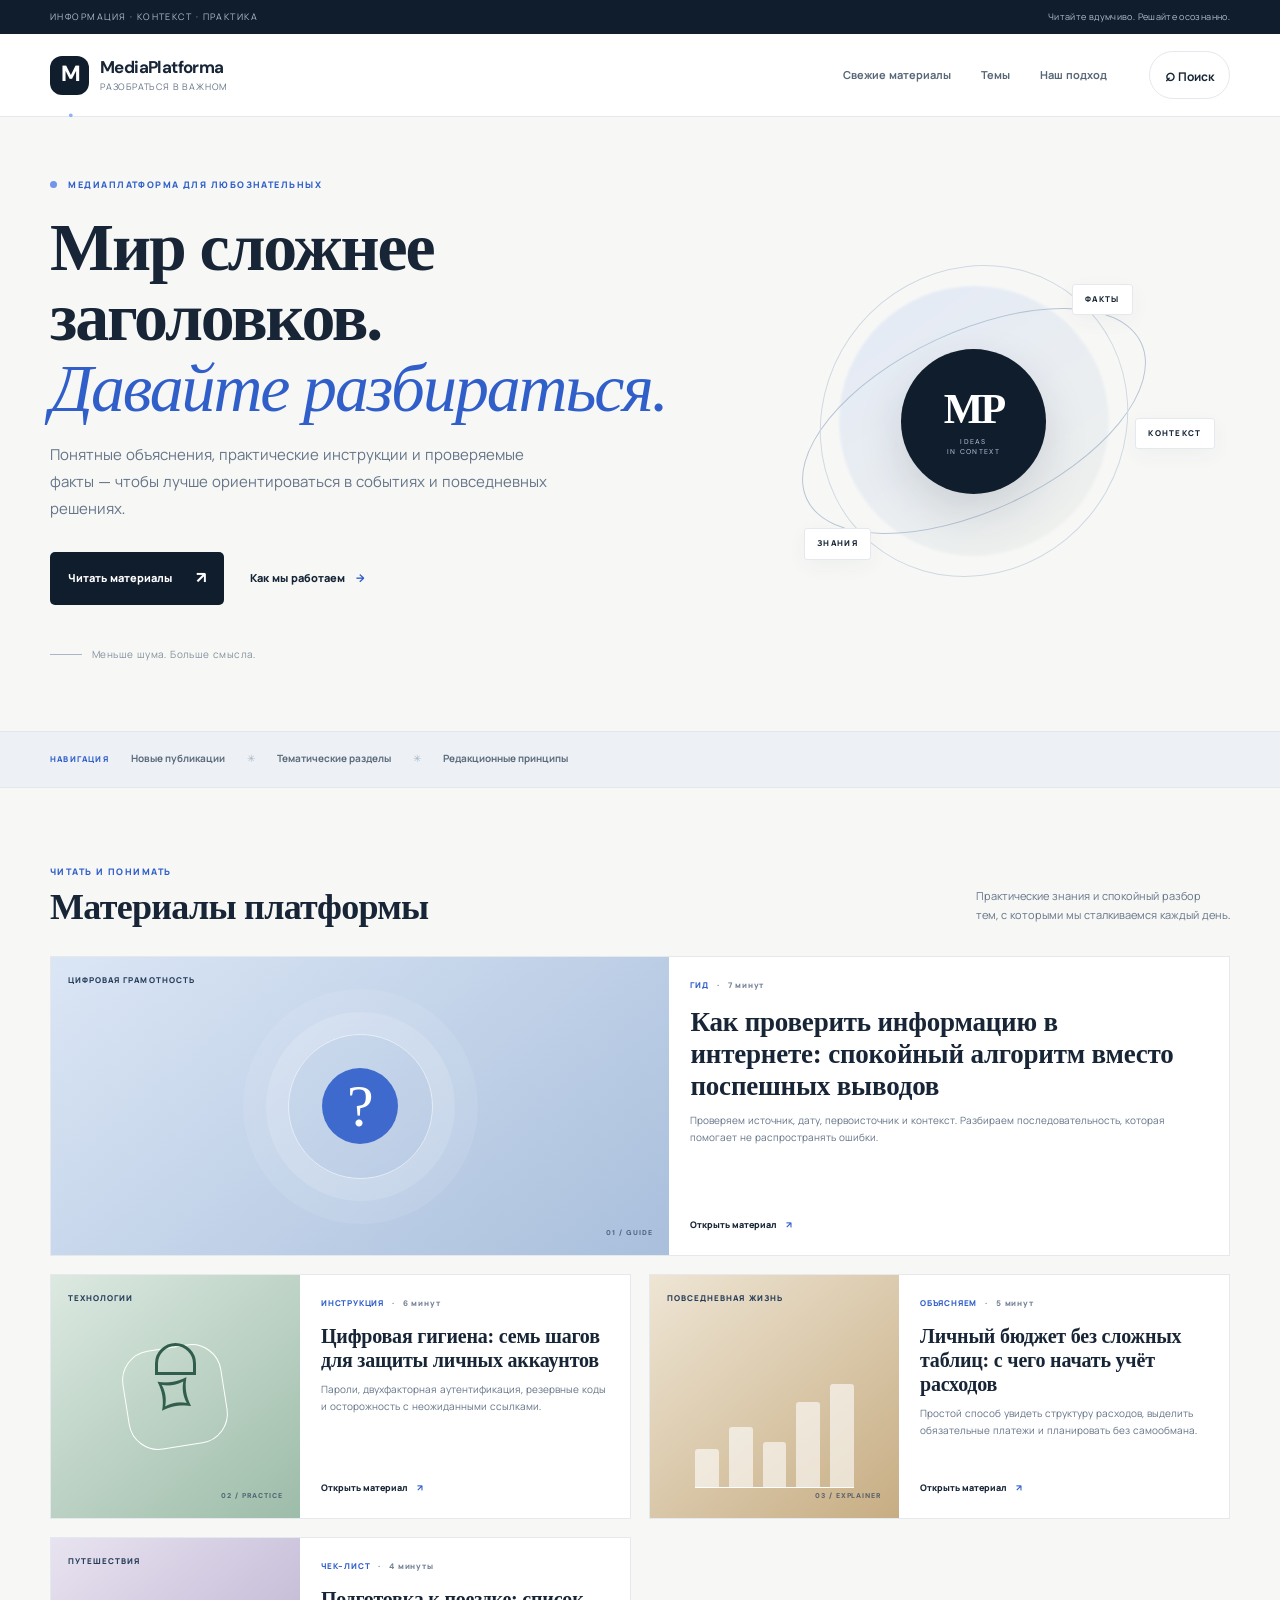
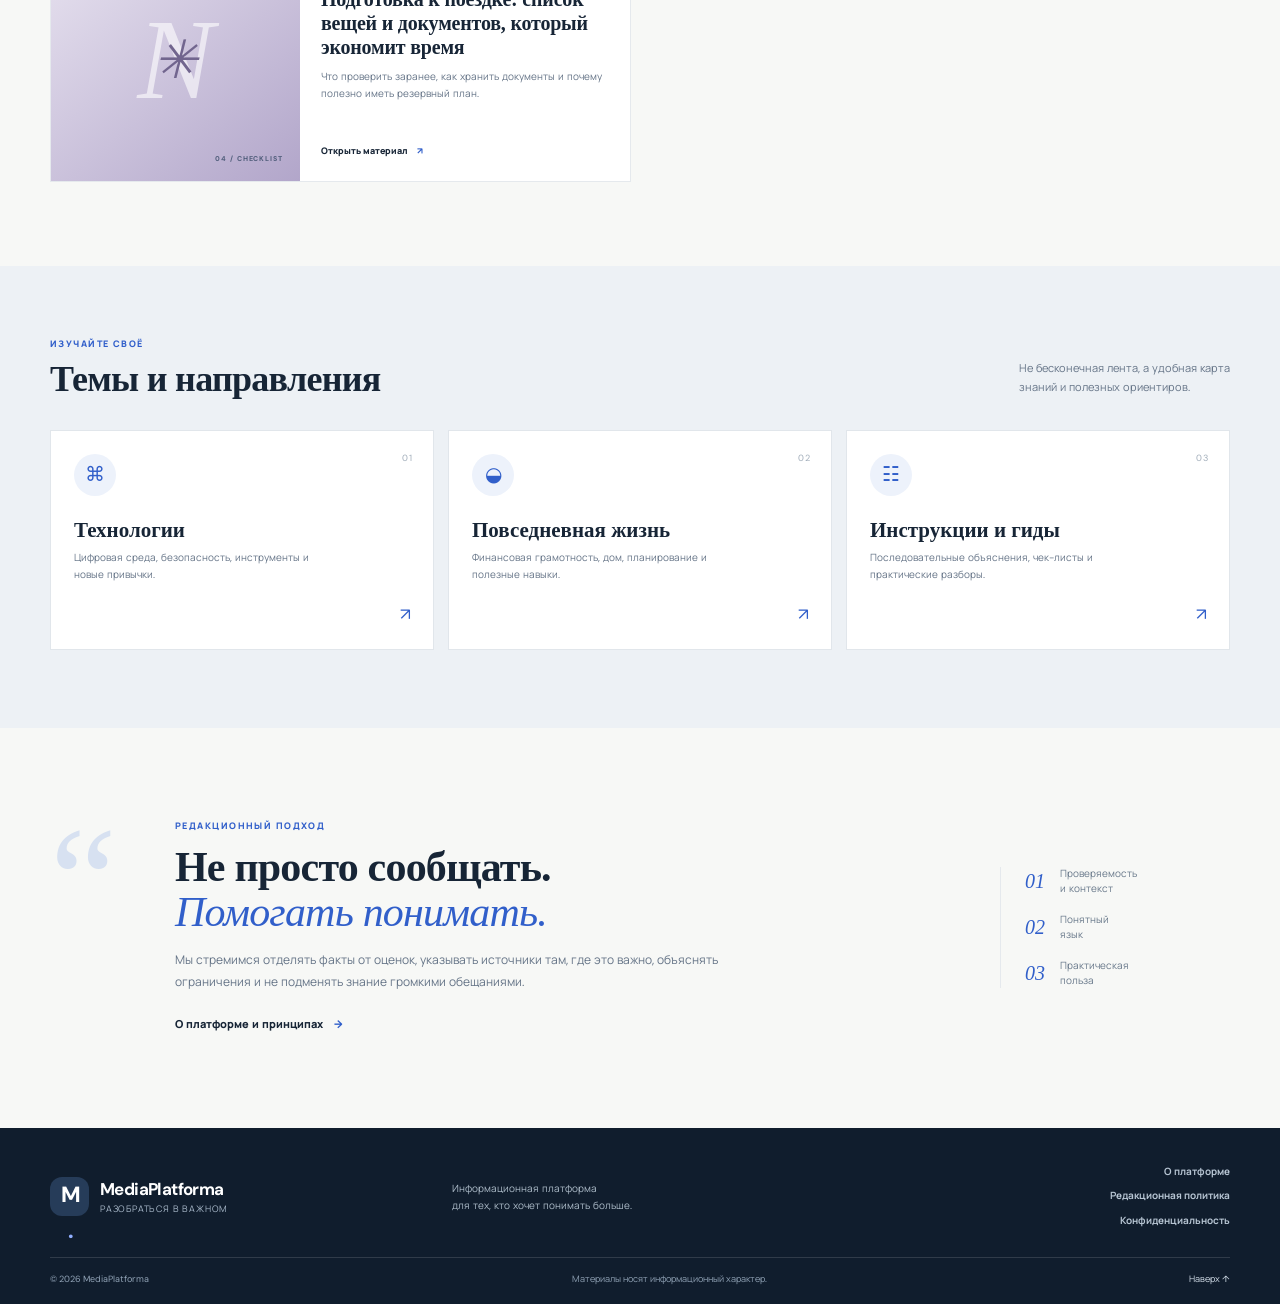
==== site/index.html @ 311e7197 "Publish MediaPlatforma static website with GitHub Pages" ====
<!doctype html>
<html lang="ru">
<head>
<meta charset="utf-8"><meta name="viewport" content="width=device-width,initial-scale=1">
<meta name="theme-color" content="#101d2d">
<meta name="description" content="MediaPlatforma — независимая информационная платформа. Понятные объяснения, проверенные факты, практические инструкции и идеи для повседневной жизни.">
<meta name="robots" content="index,follow,max-image-preview:large">
<link rel="canonical" href="https://rytikov0285.github.io/Media-Public/">
<link rel="icon" href="./assets/favicon.svg" type="image/svg+xml">
<link rel="stylesheet" href="./assets/css/site.css">
<meta property="og:type" content="website"><meta property="og:locale" content="ru_RU">
<meta property="og:title" content="MediaPlatforma — разобраться в важном">
<meta property="og:description" content="Новости, объяснения и полезные знания для повседневной жизни.">
<meta property="og:url" content="https://rytikov0285.github.io/Media-Public/">
<meta property="og:site_name" content="MediaPlatforma">
<title>MediaPlatforma — разобраться в важном</title>
<script type="application/ld+json">{"@context":"https://schema.org","@type":"WebSite","name":"MediaPlatforma","url":"https://rytikov0285.github.io/Media-Public/","inLanguage":"ru","description":"Информационная платформа: объяснения, инструкции и полезные знания."}</script>
<script type="application/ld+json">{"@context":"https://schema.org","@type":"Organization","name":"MediaPlatforma","url":"https://rytikov0285.github.io/Media-Public/","description":"Независимая информационная платформа."}</script>
</head>
<body>
<a class="skip-link" href="#main">Перейти к материалам</a>
<div class="topline"><div class="container topline-inner"><span>ИНФОРМАЦИЯ · КОНТЕКСТ · ПРАКТИКА</span><span>Читайте вдумчиво. Решайте осознанно.</span></div></div>
<header class="site-header"><div class="container header-inner">
<a class="brand" href="./" aria-label="MediaPlatforma — главная"><span class="brand-symbol">M<span>.</span></span><span class="brand-copy"><strong>MediaPlatforma</strong><small>Разобраться в важном</small></span></a>
<nav class="main-nav" aria-label="Основная навигация"><a href="#latest">Свежие материалы</a><a href="#topics">Темы</a><a href="#principles">Наш подход</a></nav>
<button class="search-toggle" id="searchOpen" type="button" aria-label="Открыть поиск">⌕ <span>Поиск</span></button>
<button class="menu-toggle" id="menuToggle" type="button" aria-label="Открыть меню" aria-expanded="false">☰</button>
</div></header>
<main id="main">
<section class="hero container">
<div class="hero-copy"><div class="eyebrow"><span class="eyebrow-dot"></span> МЕДИАПЛАТФОРМА ДЛЯ ЛЮБОЗНАТЕЛЬНЫХ</div>
<h1>Мир сложнее заголовков.<br><em>Давайте разбираться.</em></h1>
<p class="hero-lead">Понятные объяснения, практические инструкции и проверяемые факты — чтобы лучше ориентироваться в событиях и повседневных решениях.</p>
<div class="hero-actions"><a class="button button-primary" href="#latest">Читать материалы <span>↗</span></a><a class="text-link" href="#principles">Как мы работаем <span>→</span></a></div>
<div class="hero-note"><span class="note-line"></span><span>Меньше шума. Больше смысла.</span></div></div>
<div class="hero-art" aria-label="Абстрактная композиция из геометрических форм"><div class="art-orbit orbit-one"></div><div class="art-orbit orbit-two"></div><div class="art-core"><span>MP</span><small>IDEAS<br>IN CONTEXT</small></div><div class="art-label label-top">ФАКТЫ</div><div class="art-label label-side">КОНТЕКСТ</div><div class="art-label label-bottom">ЗНАНИЯ</div></div>
</section>
<section class="ticker"><div class="container ticker-inner"><span class="ticker-label">НАВИГАЦИЯ</span><a href="#latest">Новые публикации</a><span>✳</span><a href="#topics">Тематические разделы</a><span>✳</span><a href="#principles">Редакционные принципы</a></div></section>
<section class="section container" id="latest"><div class="section-heading"><div><div class="eyebrow">ЧИТАТЬ И ПОНИМАТЬ</div><h2>Материалы платформы</h2></div><p>Практические знания и спокойный разбор<br>тем, с которыми мы сталкиваемся каждый день.</p></div>
<div class="featured-grid">
<a class="feature-card feature-main" href="./articles/verify-information.html"><div class="feature-visual visual-blue"><span class="visual-kicker">ЦИФРОВАЯ ГРАМОТНОСТЬ</span><div class="visual-shapes"><i></i><b></b><span>?</span></div><span class="visual-index">01 / GUIDE</span></div><div class="card-content"><div class="card-meta"><span>ГИД</span><span>·</span><span>7 минут</span></div><h3>Как проверить информацию в интернете: спокойный алгоритм вместо поспешных выводов</h3><p>Проверяем источник, дату, первоисточник и контекст. Разбираем последовательность, которая помогает не распространять ошибки.</p><span class="read-more">Открыть материал <b>↗</b></span></div></a>
<a class="feature-card" href="./articles/protect-accounts.html"><div class="feature-visual visual-green"><span class="visual-kicker">ТЕХНОЛОГИИ</span><div class="visual-lock"><span>⌑</span><i></i></div><span class="visual-index">02 / PRACTICE</span></div><div class="card-content"><div class="card-meta"><span>ИНСТРУКЦИЯ</span><span>·</span><span>6 минут</span></div><h3>Цифровая гигиена: семь шагов для защиты личных аккаунтов</h3><p>Пароли, двухфакторная аутентификация, резервные коды и осторожность с неожиданными ссылками.</p><span class="read-more">Открыть материал <b>↗</b></span></div></a>
<a class="feature-card" href="./articles/household-budget.html"><div class="feature-visual visual-sand"><span class="visual-kicker">ПОВСЕДНЕВНАЯ ЖИЗНЬ</span><div class="visual-chart"><i></i><i></i><i></i><i></i><i></i></div><span class="visual-index">03 / EXPLAINER</span></div><div class="card-content"><div class="card-meta"><span>ОБЪЯСНЯЕМ</span><span>·</span><span>5 минут</span></div><h3>Личный бюджет без сложных таблиц: с чего начать учёт расходов</h3><p>Простой способ увидеть структуру расходов, выделить обязательные платежи и планировать без самообмана.</p><span class="read-more">Открыть материал <b>↗</b></span></div></a>
<a class="feature-card" href="./articles/travel-checklist.html"><div class="feature-visual visual-violet"><span class="visual-kicker">ПУТЕШЕСТВИЯ</span><div class="visual-compass">N<span>✳</span></div><span class="visual-index">04 / CHECKLIST</span></div><div class="card-content"><div class="card-meta"><span>ЧЕК-ЛИСТ</span><span>·</span><span>4 минуты</span></div><h3>Подготовка к поездке: список вещей и документов, который экономит время</h3><p>Что проверить заранее, как хранить документы и почему полезно иметь резервный план.</p><span class="read-more">Открыть материал <b>↗</b></span></div></a>
</div></section>
<section class="topics-section" id="topics"><div class="container"><div class="section-heading"><div><div class="eyebrow">ИЗУЧАЙТЕ СВОЁ</div><h2>Темы и направления</h2></div><p>Не бесконечная лента, а удобная карта<br>знаний и полезных ориентиров.</p></div>
<div class="topic-grid">
<a class="topic-card" href="./topics/technology.html"><span class="topic-number">01</span><span class="topic-icon">⌘</span><h3>Технологии</h3><p>Цифровая среда, безопасность, инструменты и новые привычки.</p><span class="topic-arrow">↗</span></a>
<a class="topic-card" href="./topics/everyday-life.html"><span class="topic-number">02</span><span class="topic-icon">◒</span><h3>Повседневная жизнь</h3><p>Финансовая грамотность, дом, планирование и полезные навыки.</p><span class="topic-arrow">↗</span></a>
<a class="topic-card" href="./topics/guides.html"><span class="topic-number">03</span><span class="topic-icon">☷</span><h3>Инструкции и гиды</h3><p>Последовательные объяснения, чек-листы и практические разборы.</p><span class="topic-arrow">↗</span></a>
</div></div></section>
<section class="editorial container" id="principles"><div class="editorial-mark">“</div><div class="editorial-copy"><div class="eyebrow">РЕДАКЦИОННЫЙ ПОДХОД</div><h2>Не просто сообщать.<br><em>Помогать понимать.</em></h2><p>Мы стремимся отделять факты от оценок, указывать источники там, где это важно, объяснять ограничения и не подменять знание громкими обещаниями.</p><a class="text-link" href="./about.html">О платформе и принципах <span>→</span></a></div><div class="editorial-points"><div><b>01</b><span>Проверяемость<br>и контекст</span></div><div><b>02</b><span>Понятный<br>язык</span></div><div><b>03</b><span>Практическая<br>польза</span></div></div></section>
</main>
<footer class="site-footer"><div class="container footer-top"><a class="brand brand-footer" href="./"><span class="brand-symbol">M<span>.</span></span><span class="brand-copy"><strong>MediaPlatforma</strong><small>Разобраться в важном</small></span></a><p>Информационная платформа<br>для тех, кто хочет понимать больше.</p><nav aria-label="Навигация в подвале"><a href="./about.html">О платформе</a><a href="./editorial-policy.html">Редакционная политика</a><a href="./privacy.html">Конфиденциальность</a></nav></div><div class="container footer-bottom"><span>© 2026 MediaPlatforma</span><span>Материалы носят информационный характер.</span><a href="#main">Наверх ↑</a></div></footer>
<div class="search-panel" id="searchPanel" aria-hidden="true"><div class="search-dialog" role="dialog" aria-modal="true" aria-labelledby="searchTitle"><div class="search-dialog-head"><div><div class="eyebrow">ПОИСК ПО ПУБЛИКАЦИЯМ</div><h2 id="searchTitle">Что хотите найти?</h2></div><button id="searchClose" class="icon-button" aria-label="Закрыть поиск">×</button></div><label class="search-field"><span>⌕</span><input id="siteSearch" type="search" placeholder="Например, безопасность или бюджет" autocomplete="off"></label><div id="searchResults" class="search-results"><p class="search-hint">Введите тему, ключевое слово или вопрос.</p></div></div></div>
<script src="./assets/js/site.js" defer></script>
</body></html>
---- site/assets/css/site.css ----
@import url('https://fonts.googleapis.com/css2?family=DM+Sans:wght@400;500;600;700;800&family=Manrope:wght@400;500;600;700;800&display=swap');
:root{--ink:#172536;--navy:#101d2d;--muted:#657487;--line:#e5e9ed;--paper:#f7f8f6;--white:#fff;--blue:#315fca;--serif:Georgia,'Times New Roman',serif;--sans:'DM Sans',Manrope,Arial,sans-serif;--max:1180px}*{box-sizing:border-box}html{scroll-behavior:smooth;scroll-padding-top:90px}body{margin:0;background:var(--paper);color:var(--ink);font:15px/1.65 var(--sans);-webkit-font-smoothing:antialiased}a{color:inherit;text-decoration:none}button,input{font:inherit}button,a{-webkit-tap-highlight-color:transparent}a:focus-visible,button:focus-visible,input:focus-visible{outline:3px solid #9db6f3;outline-offset:3px}.container{width:min(var(--max),calc(100% - 48px));margin-inline:auto}.skip-link{position:absolute;left:-9999px;top:10px;background:white;padding:10px;z-index:100}.skip-link:focus{left:10px}.topline{background:var(--navy);color:#aebdca;font-size:9px;letter-spacing:.16em}.topline-inner{height:34px;display:flex;align-items:center;justify-content:space-between}.topline-inner span:last-child{letter-spacing:.04em}.site-header{background:#fff;border-bottom:1px solid var(--line);position:sticky;top:0;z-index:20}.header-inner{height:82px;display:flex;align-items:center;gap:42px}.brand{display:inline-flex;align-items:center;gap:11px;flex-shrink:0}.brand-symbol{width:39px;height:39px;border-radius:12px;background:var(--navy);color:white;display:grid;place-items:center;font-weight:800;font-size:22px;letter-spacing:-2px}.brand-symbol span{color:#91afff}.brand-copy{display:grid;line-height:1.2}.brand-copy strong{font-size:17px;letter-spacing:-.6px}.brand-copy small{font-size:9px;color:var(--muted);letter-spacing:.09em;text-transform:uppercase;margin-top:5px}.main-nav{display:flex;align-items:center;gap:30px;margin-left:auto}.main-nav a,.footer-top nav a{font-size:11px;color:#586777;font-weight:700;transition:color .2s}.main-nav a:hover,.footer-top nav a:hover{color:var(--blue)}.search-toggle{border:1px solid var(--line);border-radius:99px;background:white;padding:9px 15px;color:var(--ink);font-size:12px;font-weight:700}.search-toggle:first-letter{font-size:17px}.menu-toggle{display:none;border:0;background:none;font-size:23px}.hero{min-height:490px;display:grid;grid-template-columns:1.1fr .9fr;align-items:center;gap:40px;padding-block:62px 68px}.eyebrow{font-size:9px;line-height:1.4;font-weight:800;letter-spacing:.16em;color:var(--blue)}.eyebrow-dot{display:inline-block;width:7px;height:7px;border-radius:50%;background:#7195eb;margin-right:8px}.hero h1,.article-hero h1{font:700 clamp(43px,5.3vw,69px)/1.04 var(--serif);letter-spacing:-2.1px;margin:21px 0 18px}.hero h1 em,.editorial h2 em{color:var(--blue);font-weight:400}.hero-lead{max-width:520px;color:#657487;font-size:15px;line-height:1.8;margin:0}.hero-actions{display:flex;align-items:center;gap:26px;margin-top:29px}.button{display:inline-flex;align-items:center;gap:24px;padding:13px 18px;border-radius:5px;font-size:11px;font-weight:800}.button-primary{background:var(--navy);color:white}.button-primary:hover{background:var(--blue)}.button-primary span{font-size:16px}.text-link{font-size:11px;font-weight:800;color:var(--ink)}.text-link span{color:var(--blue);margin-left:8px}.hero-note{display:flex;align-items:center;gap:10px;margin-top:42px;color:#84909d;font-size:10px;letter-spacing:.04em}.note-line{width:32px;height:1px;background:#aab6c1}.hero-art{height:355px;position:relative;display:grid;place-items:center;overflow:hidden}.hero-art:before{content:'';position:absolute;width:270px;height:270px;border-radius:50%;background:linear-gradient(145deg,#e3eaf7,#f0f1ed);filter:blur(1px)}.art-orbit{position:absolute;border:1px solid #b7c4d5;border-radius:50%;transform:rotate(-25deg)}.orbit-one{width:370px;height:180px}.orbit-two{width:300px;height:320px;transform:rotate(40deg);border-color:#d0d8e2}.art-core{width:145px;height:145px;border-radius:50%;background:var(--navy);color:white;display:flex;flex-direction:column;align-items:center;justify-content:center;box-shadow:0 18px 45px #17253625;z-index:2}.art-core>span{font:700 42px var(--serif);letter-spacing:-3px}.art-core small{text-align:center;color:#b5c5df;font-size:7px;letter-spacing:.19em;line-height:1.5;margin-top:4px}.art-label{position:absolute;z-index:3;background:white;border:1px solid var(--line);padding:8px 12px;border-radius:3px;font-size:8px;letter-spacing:.16em;font-weight:800;box-shadow:0 6px 20px #18283a0b}.label-top{top:40px;right:19%}.label-side{right:3%;top:49%}.label-bottom{bottom:39px;left:17%}.ticker{background:#edf1f5;border-block:1px solid #e2e7ec}.ticker-inner{min-height:55px;display:flex;align-items:center;gap:22px;overflow:auto;white-space:nowrap}.ticker-label{font-size:8px;letter-spacing:.15em;color:var(--blue);font-weight:800}.ticker a{font-size:10px;font-weight:700;color:#5b6b7b}.ticker>div>span:not(.ticker-label){color:#a7b5c5;font-size:10px}.section{padding-block:78px 84px}.section-heading{display:flex;align-items:end;justify-content:space-between;gap:25px;margin-bottom:29px}.section-heading h2,.topics-section h2{font:700 36px/1.1 var(--serif);letter-spacing:-.7px;margin:9px 0 0}.section-heading>p{font-size:11px;line-height:1.7;color:var(--muted);margin:0 0 3px}.featured-grid{display:grid;grid-template-columns:repeat(2,minmax(0,1fr));gap:18px}.feature-card{background:#fff;border:1px solid var(--line);display:grid;grid-template-columns:.86fr 1.14fr;min-height:245px;transition:transform .2s,border-color .2s;overflow:hidden}.feature-card:hover{transform:translateY(-3px);border-color:#b9c8e4}.feature-main{grid-column:span 2;grid-template-columns:1.05fr .95fr;min-height:300px}.feature-visual{position:relative;overflow:hidden;min-height:100%;display:flex;flex-direction:column;justify-content:space-between;padding:17px}.visual-blue{background:linear-gradient(140deg,#dbe6f5,#a9bfdc)}.visual-green{background:linear-gradient(140deg,#dce9e1,#9dbca9)}.visual-sand{background:linear-gradient(140deg,#eee5d4,#c7ad83)}.visual-violet{background:linear-gradient(140deg,#e8e3f0,#b2a6ca)}.visual-kicker,.visual-index{font-size:8px;letter-spacing:.13em;font-weight:800;color:#263d59;position:relative;z-index:2}.visual-index{align-self:flex-end;font-size:7px;opacity:.7}.visual-shapes{position:absolute;inset:0;display:grid;place-items:center}.visual-shapes i{width:145px;height:145px;border:1px solid #fff9;border-radius:50%;box-shadow:0 0 0 22px #ffffff22,0 0 0 45px #ffffff15}.visual-shapes b{position:absolute;width:76px;height:76px;border-radius:50%;background:#315fca;opacity:.9}.visual-shapes span{position:absolute;font:400 60px var(--serif);color:white;z-index:1}.visual-lock{position:absolute;inset:0;display:grid;place-items:center}.visual-lock span{width:100px;height:100px;border:1px solid #fff;border-radius:30px;display:grid;place-items:center;font-size:58px;color:#315d4d;transform:rotate(-9deg)}.visual-lock i{position:absolute;width:41px;height:32px;border:3px solid #315d4d;border-radius:22px 22px 0 0;transform:translateY(-38px)}.visual-chart{position:absolute;bottom:30px;left:18%;right:18%;height:110px;display:flex;align-items:end;gap:10px;border-bottom:1px solid #fff}.visual-chart i{display:block;flex:1;background:#fff9;border-radius:3px 3px 0 0}.visual-chart i:nth-child(1){height:35%}.visual-chart i:nth-child(2){height:55%}.visual-chart i:nth-child(3){height:42%}.visual-chart i:nth-child(4){height:78%}.visual-chart i:nth-child(5){height:95%}.visual-compass{position:absolute;inset:0;display:grid;place-items:center;font:italic 115px var(--serif);color:#fff9}.visual-compass span{position:absolute;font-size:53px;color:#71658e}.card-content{padding:22px 21px;display:flex;flex-direction:column;align-items:flex-start}.card-meta{display:flex;gap:8px;font-size:8px;letter-spacing:.1em;color:#738195;font-weight:800}.card-meta span:first-child{color:var(--blue)}.card-content h3{font:700 20px/1.2 var(--serif);letter-spacing:-.2px;margin:13px 0 9px}.feature-main .card-content h3{font-size:27px;max-width:500px}.card-content p{font-size:10px;line-height:1.7;color:var(--muted);margin:0 0 15px}.read-more{font-size:9px;font-weight:800;margin-top:auto;padding-top:8px}.read-more b{color:var(--blue);margin-left:7px}.topics-section{background:#edf1f5;padding-block:72px 78px}.topic-grid{display:grid;grid-template-columns:repeat(3,1fr);gap:14px;margin-top:30px}.topic-card{background:#fff;border:1px solid #e1e6eb;min-height:220px;padding:23px;position:relative;transition:transform .2s,border-color .2s}.topic-card:hover{transform:translateY(-3px);border-color:#a9bbdf}.topic-number{position:absolute;right:20px;top:20px;color:#a1adba;font-size:9px;letter-spacing:.12em}.topic-icon{display:grid;place-items:center;width:42px;height:42px;border-radius:50%;background:#edf2fb;color:var(--blue);font-size:20px}.topic-card h3{font:700 21px var(--serif);margin:22px 0 6px}.topic-card p{font-size:10px;line-height:1.7;color:var(--muted);max-width:260px;margin:0}.topic-arrow{position:absolute;right:22px;bottom:20px;color:var(--blue);font-size:17px}.editorial{padding-block:92px;display:grid;grid-template-columns:100px 1fr 230px;gap:25px;align-items:center}.editorial-mark{font:150px/.8 var(--serif);color:#d7e1f1;align-self:start}.editorial h2{font:700 42px/1.08 var(--serif);letter-spacing:-.8px;margin:13px 0}.editorial-copy>p{font-size:12px;line-height:1.85;color:var(--muted);max-width:570px;margin:0 0 18px}.editorial-points{border-left:1px solid var(--line);padding-left:24px;display:grid;gap:17px}.editorial-points>div{display:flex;align-items:center;gap:15px}.editorial-points b{font:italic 20px var(--serif);color:var(--blue)}.editorial-points span{font-size:10px;line-height:1.45;color:#68788a}.site-footer{background:var(--navy);color:white;padding-block:36px 17px}.footer-top{display:grid;grid-template-columns:1fr 1fr 1fr;align-items:center;gap:25px;padding-bottom:28px}.brand-footer .brand-symbol{background:#263c59}.brand-footer .brand-copy small{color:#a9b9ca}.footer-top>p{font-size:10px;line-height:1.7;color:#aebdca;margin:0}.footer-top nav{display:flex;flex-direction:column;gap:8px;align-items:flex-end}.footer-top nav a{color:#b7c5d3;font-size:10px}.footer-bottom{border-top:1px solid #ffffff22;padding-top:14px;display:flex;justify-content:space-between;gap:15px;color:#91a3b6;font-size:9px}.footer-bottom a{color:#d5e0eb}.search-panel{position:fixed;inset:0;background:#0c1725b8;z-index:60;display:none;align-items:flex-start;justify-content:center;padding:12vh 20px 20px}.search-panel.open{display:flex}.search-dialog{background:white;width:min(620px,100%);padding:27px;box-shadow:0 25px 90px #0004}.search-dialog-head{display:flex;justify-content:space-between;align-items:center}.search-dialog h2{font:700 28px var(--serif);margin:7px 0 17px}.icon-button{border:0;background:#eff2f5;width:34px;height:34px;border-radius:50%;font-size:22px}.search-field{display:flex;align-items:center;gap:10px;border:1px solid #dbe1e8;padding:12px 14px}.search-field span{font-size:21px;color:var(--blue)}.search-field input{border:0;outline:0;flex:1;min-width:0;font-size:13px}.search-results{padding-top:12px;max-height:48vh;overflow:auto}.search-hint{font-size:11px;color:var(--muted)}.search-result{display:block;padding:12px 2px;border-bottom:1px solid var(--line)}.search-result small{display:block;font-size:8px;color:var(--blue);font-weight:800;letter-spacing:.12em}.search-result strong{display:block;font:700 17px var(--serif);margin-top:4px}.search-result span{display:block;color:var(--muted);font-size:10px;margin-top:3px}
.article-shell{padding-block:45px 90px}.breadcrumbs{font-size:10px;color:#7b8998;margin-bottom:25px}.breadcrumbs a{color:var(--blue)}.article-hero{max-width:850px;margin-bottom:34px}.article-hero h1{font-size:clamp(38px,5vw,58px);margin:14px 0}.article-hero .dek{font-size:16px;line-height:1.8;color:#647386;max-width:760px}.article-meta{display:flex;gap:15px;flex-wrap:wrap;color:#7b8998;font-size:10px;margin-top:19px}.article-cover{height:280px;max-width:980px;margin-bottom:36px;position:relative;overflow:hidden;display:grid;place-items:center}.article-cover:before{content:'';position:absolute;width:240px;height:240px;border:1px solid #ffffffaa;border-radius:50%;box-shadow:0 0 0 30px #ffffff20,0 0 0 65px #ffffff18}.article-cover span{position:relative;color:white;font:italic 90px var(--serif)}.cover-blue{background:linear-gradient(130deg,#1b3554,#7d9bbd)}.cover-green{background:linear-gradient(130deg,#274d42,#a4c0a8)}.cover-sand{background:linear-gradient(130deg,#66563e,#d7c39b)}.cover-violet{background:linear-gradient(130deg,#453c62,#b5a8d0)}.article-layout{display:grid;grid-template-columns:minmax(0,720px) 230px;gap:55px;align-items:start}.article-body{font-size:15px;line-height:1.9;color:#354456}.article-body h2{font:700 29px/1.2 var(--serif);color:var(--ink);margin:36px 0 12px}.article-body h3{font:700 20px var(--serif);color:var(--ink);margin:25px 0 8px}.article-body p{margin:0 0 18px}.article-body ul,.article-body ol{padding-left:23px;margin:0 0 20px}.article-body li{padding-left:5px;margin:7px 0}.article-body blockquote{margin:24px 0;padding:15px 20px;border-left:3px solid var(--blue);background:#edf2f8;color:#43546a}.article-body .note{background:#f0f3f6;padding:17px 19px;font-size:12px;line-height:1.7}.article-aside{position:sticky;top:115px;border-top:2px solid var(--navy);padding-top:14px}.article-aside h3{font:700 17px var(--serif);margin:0 0 12px}.article-aside a{display:block;font-size:10px;color:#657487;padding:8px 0;border-bottom:1px solid var(--line)}.article-aside a:hover{color:var(--blue)}.article-end{border-top:1px solid var(--line);padding-top:18px;margin-top:35px;font-size:10px;color:#748294}.article-end a{color:var(--blue);font-weight:800}.topic-hero{padding:60px 0 38px;border-bottom:1px solid var(--line)}.topic-hero h1{font:700 52px/1.08 var(--serif);margin:10px 0}.topic-hero p{max-width:650px;color:var(--muted);font-size:14px}.topic-list{padding-block:35px 80px;max-width:850px}.topic-list article{padding:22px 0;border-bottom:1px solid var(--line)}.topic-list article small{color:var(--blue);font-size:9px;font-weight:800;letter-spacing:.12em}.topic-list h2{font:700 25px/1.2 var(--serif);margin:7px 0}.topic-list p{font-size:11px;color:var(--muted);margin:0}.plain-page{max-width:780px;padding-block:55px 90px}.plain-page h1{font:700 48px/1.1 var(--serif)}.plain-page h2{font:700 25px var(--serif);margin-top:32px}.plain-page p,.plain-page li{font-size:13px;line-height:1.9;color:#506174}.plain-page a{color:var(--blue)}
@media(max-width:850px){.header-inner{gap:20px}.main-nav{gap:17px}.hero{grid-template-columns:1fr .8fr;gap:10px}.hero h1{font-size:51px}.hero-art{transform:scale(.9)}.feature-card,.feature-main{grid-template-columns:1fr}.feature-visual{min-height:150px}.feature-main .feature-visual{min-height:200px}.editorial{grid-template-columns:65px 1fr}.editorial-mark{font-size:110px}.editorial-points{grid-column:2;border-left:0;border-top:1px solid var(--line);padding:20px 0 0;grid-template-columns:repeat(3,1fr)}.article-layout{grid-template-columns:1fr;gap:20px}.article-aside{position:static;grid-row:1;display:flex;flex-wrap:wrap;gap:0 18px;border:1px solid var(--line);padding:12px}.article-aside h3{width:100%}.article-aside a{border:0}.article-cover{height:220px}}
@media(max-width:620px){.container{width:calc(100% - 32px)}.topline-inner{height:29px;font-size:7px}.topline-inner span:last-child{display:none}.header-inner{height:70px;gap:10px}.brand-symbol{width:34px;height:34px}.brand-copy strong{font-size:15px}.brand-copy small{font-size:8px}.main-nav{display:none;position:absolute;left:0;right:0;top:70px;background:white;border-bottom:1px solid var(--line);padding:14px 20px;flex-direction:column;align-items:flex-start;gap:14px}.main-nav.open{display:flex}.search-toggle{margin-left:auto;padding:8px 10px}.search-toggle span{display:none}.menu-toggle{display:block}.hero{grid-template-columns:1fr;padding-block:52px 38px;gap:0}.hero h1{font-size:44px;letter-spacing:-1.6px}.hero-lead{font-size:13px}.hero-art{height:260px;transform:none;margin-top:12px}.hero-art:before{width:200px;height:200px}.art-core{width:115px;height:115px}.art-core>span{font-size:34px}.orbit-one{width:290px;height:145px}.orbit-two{width:240px;height:260px}.label-top{top:15px}.label-bottom{bottom:12px}.ticker-inner{min-height:48px;gap:13px}.ticker a{font-size:9px}.section{padding-block:55px}.section-heading{display:block}.section-heading h2,.topics-section h2{font-size:30px}.section-heading>p{margin-top:10px}.featured-grid{grid-template-columns:1fr;gap:13px}.feature-card,.feature-main{grid-column:auto;grid-template-columns:112px 1fr;min-height:210px}.feature-visual,.feature-main .feature-visual{min-height:100%}.feature-main .card-content h3{font-size:19px}.card-content{padding:15px 13px}.card-content h3{font-size:17px;margin:8px 0}.card-content p{font-size:9px}.visual-kicker{font-size:7px}.visual-index{font-size:6px}.visual-shapes i{width:90px;height:90px}.visual-shapes b{width:48px;height:48px}.visual-shapes span{font-size:40px}.visual-lock span{width:70px;height:70px;font-size:42px}.visual-lock i{width:30px;height:23px;transform:translateY(-27px)}.visual-chart{height:80px;gap:5px}.visual-compass{font-size:75px}.visual-compass span{font-size:35px}.topics-section{padding-block:54px}.topic-grid{grid-template-columns:1fr;gap:9px}.topic-card{min-height:160px;padding:18px}.topic-card h3{margin-top:14px}.editorial{padding-block:58px;grid-template-columns:40px 1fr;gap:12px}.editorial-mark{font-size:76px}.editorial h2{font-size:34px}.editorial-copy>p{font-size:11px}.editorial-points{gap:8px}.editorial-points>div{gap:6px;align-items:flex-start}.editorial-points b{font-size:15px}.editorial-points span{font-size:8px}.footer-top{grid-template-columns:1fr 1fr;gap:18px}.footer-top nav{grid-column:span 2;align-items:flex-start;flex-direction:row;flex-wrap:wrap;gap:12px}.footer-bottom{flex-wrap:wrap;font-size:8px}.article-shell{padding-block:28px 55px}.breadcrumbs{font-size:9px}.article-hero h1{font-size:38px;letter-spacing:-1px}.article-hero .dek{font-size:13px}.article-cover{height:165px}.article-cover span{font-size:65px}.article-body{font-size:13px}.article-body h2{font-size:25px}.article-aside{gap:0 12px}.topic-hero{padding-top:40px}.topic-hero h1{font-size:42px}.plain-page{padding-block:40px 60px}.plain-page h1{font-size:38px}.search-panel{padding:8vh 12px 12px}.search-dialog{padding:19px}.search-dialog h2{font-size:24px}}
@media(prefers-reduced-motion:reduce){*,*::before,*::after{scroll-behavior:auto!important;transition:none!important;animation:none!important}}
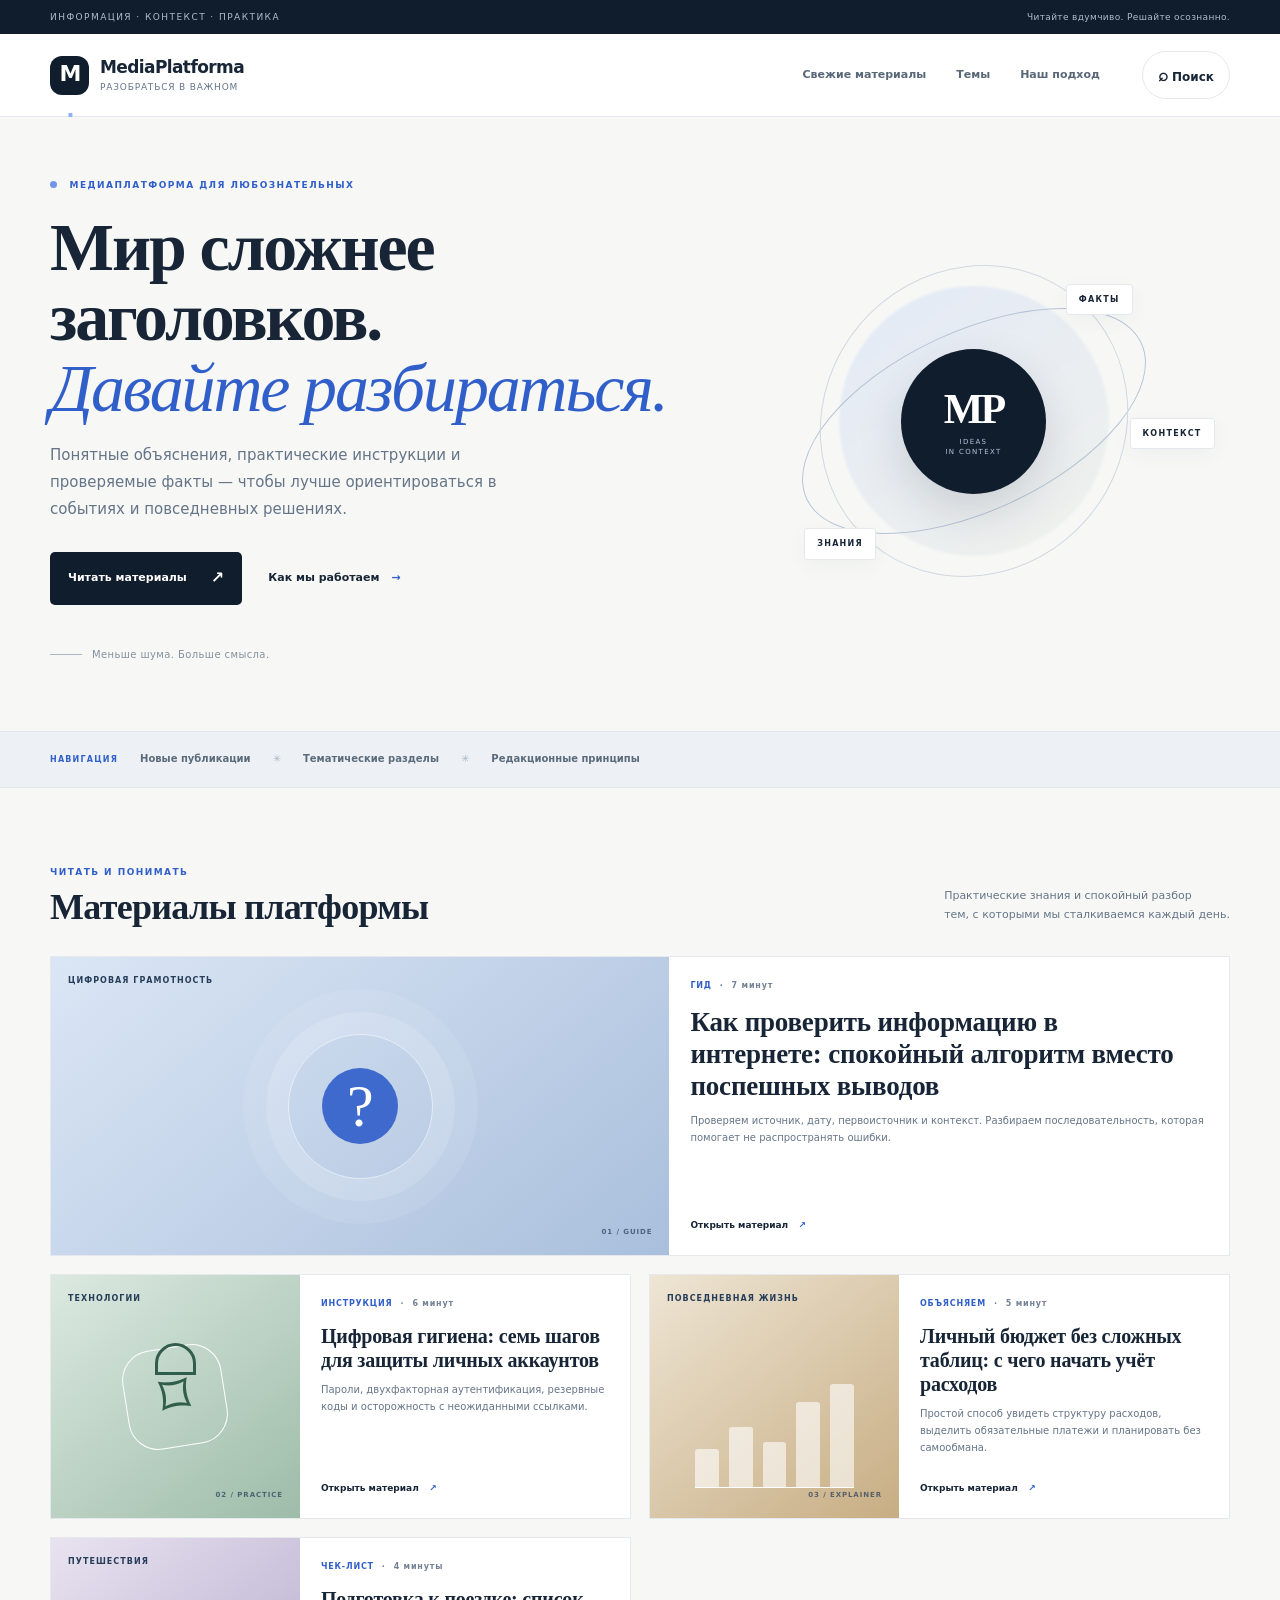
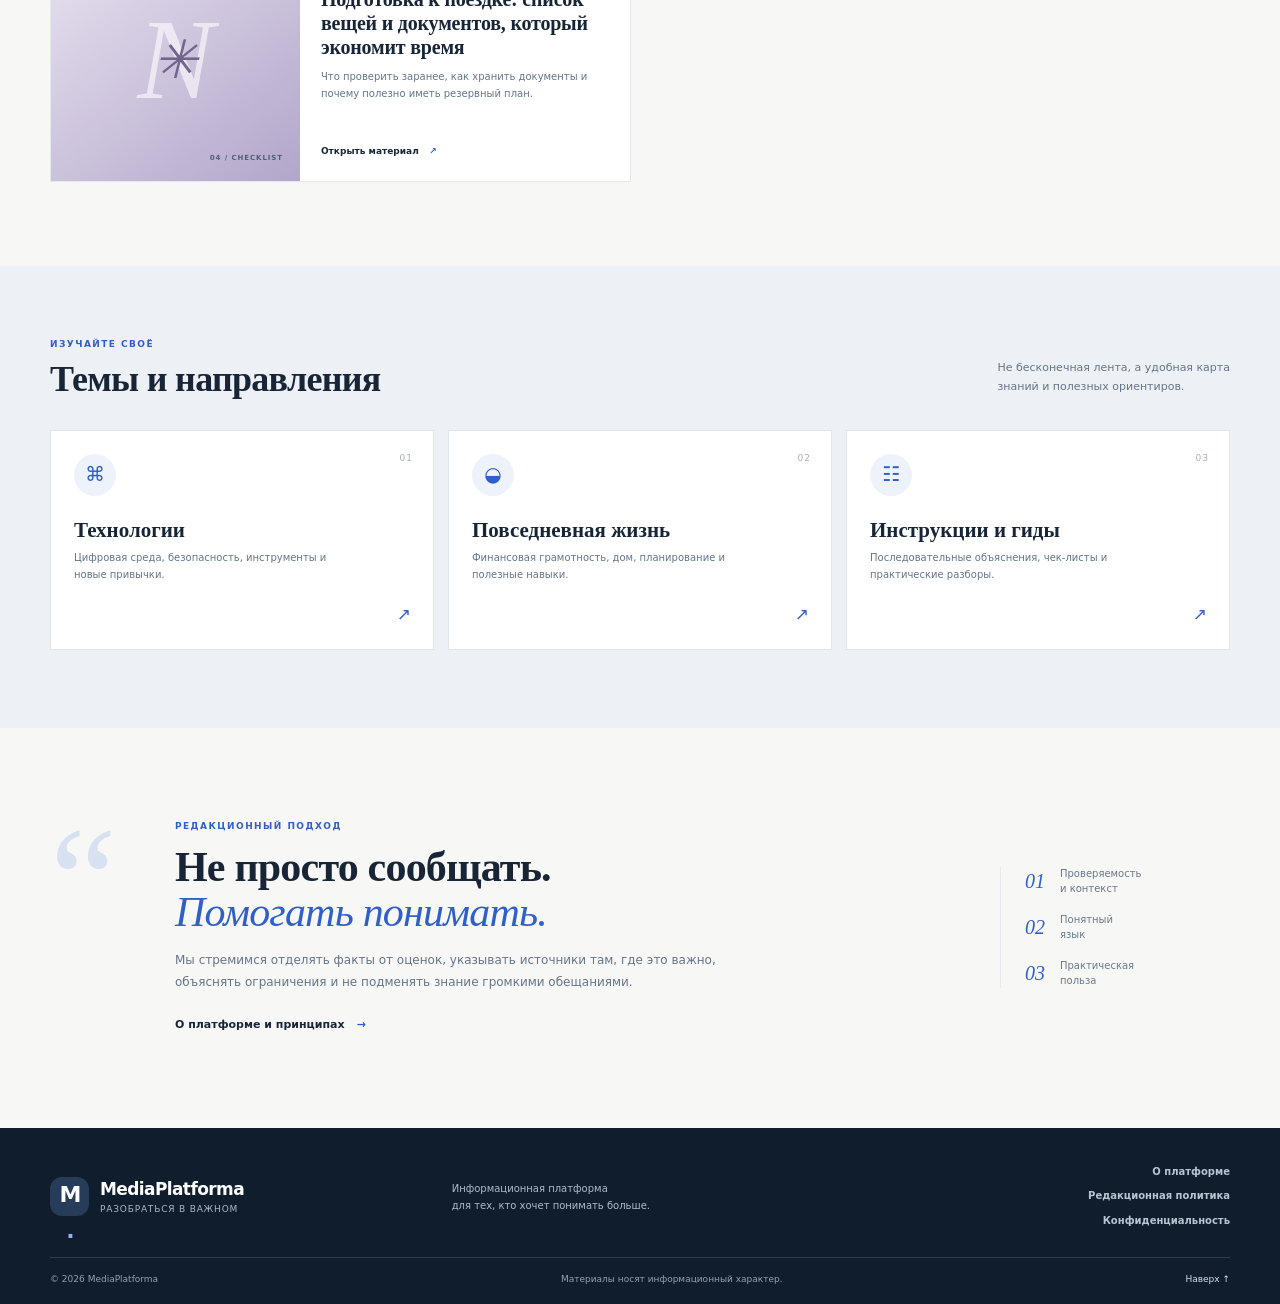
==== commit e7b51e4a: "Fix mobile navigation and harden site runtime" ====
--- a/site/index.html
+++ b/site/index.html
@@ -1,7 +1,7 @@
 <!doctype html>
 <html lang="ru">
 <head>
-<meta charset="utf-8"><meta name="viewport" content="width=device-width,initial-scale=1">
+<meta charset="utf-8"><meta http-equiv="Content-Security-Policy" content="default-src 'self'; base-uri 'self'; object-src 'none'; form-action 'self'; script-src 'self'; style-src 'self'; img-src 'self' data:; font-src 'self'; connect-src 'self'; upgrade-insecure-requests"><meta name="referrer" content="strict-origin-when-cross-origin"><meta name="viewport" content="width=device-width,initial-scale=1">
 <meta name="theme-color" content="#101d2d">
 <meta name="description" content="MediaPlatforma — независимая информационная платформа. Понятные объяснения, проверенные факты, практические инструкции и идеи для повседневной жизни.">
 <meta name="robots" content="index,follow,max-image-preview:large">
@@ -22,9 +22,9 @@
 <div class="topline"><div class="container topline-inner"><span>ИНФОРМАЦИЯ · КОНТЕКСТ · ПРАКТИКА</span><span>Читайте вдумчиво. Решайте осознанно.</span></div></div>
 <header class="site-header"><div class="container header-inner">
 <a class="brand" href="./" aria-label="MediaPlatforma — главная"><span class="brand-symbol">M<span>.</span></span><span class="brand-copy"><strong>MediaPlatforma</strong><small>Разобраться в важном</small></span></a>
-<nav class="main-nav" aria-label="Основная навигация"><a href="#latest">Свежие материалы</a><a href="#topics">Темы</a><a href="#principles">Наш подход</a></nav>
-<button class="search-toggle" id="searchOpen" type="button" aria-label="Открыть поиск">⌕ <span>Поиск</span></button>
-<button class="menu-toggle" id="menuToggle" type="button" aria-label="Открыть меню" aria-expanded="false">☰</button>
+<nav class="main-nav" id="primaryNav" aria-label="Основная навигация"><a href="#latest">Свежие материалы</a><a href="#topics">Темы</a><a href="#principles">Наш подход</a></nav>
+<button class="search-toggle" id="searchOpen" type="button" aria-label="Открыть поиск" aria-controls="searchPanel" aria-expanded="false">⌕ <span>Поиск</span></button>
+<button class="menu-toggle" id="menuToggle" type="button" aria-controls="primaryNav" aria-label="Открыть меню" aria-expanded="false">☰</button>
 </div></header>
 <main id="main">
 <section class="hero container">
@@ -52,6 +52,6 @@
 <section class="editorial container" id="principles"><div class="editorial-mark">“</div><div class="editorial-copy"><div class="eyebrow">РЕДАКЦИОННЫЙ ПОДХОД</div><h2>Не просто сообщать.<br><em>Помогать понимать.</em></h2><p>Мы стремимся отделять факты от оценок, указывать источники там, где это важно, объяснять ограничения и не подменять знание громкими обещаниями.</p><a class="text-link" href="./about.html">О платформе и принципах <span>→</span></a></div><div class="editorial-points"><div><b>01</b><span>Проверяемость<br>и контекст</span></div><div><b>02</b><span>Понятный<br>язык</span></div><div><b>03</b><span>Практическая<br>польза</span></div></div></section>
 </main>
 <footer class="site-footer"><div class="container footer-top"><a class="brand brand-footer" href="./"><span class="brand-symbol">M<span>.</span></span><span class="brand-copy"><strong>MediaPlatforma</strong><small>Разобраться в важном</small></span></a><p>Информационная платформа<br>для тех, кто хочет понимать больше.</p><nav aria-label="Навигация в подвале"><a href="./about.html">О платформе</a><a href="./editorial-policy.html">Редакционная политика</a><a href="./privacy.html">Конфиденциальность</a></nav></div><div class="container footer-bottom"><span>© 2026 MediaPlatforma</span><span>Материалы носят информационный характер.</span><a href="#main">Наверх ↑</a></div></footer>
-<div class="search-panel" id="searchPanel" aria-hidden="true"><div class="search-dialog" role="dialog" aria-modal="true" aria-labelledby="searchTitle"><div class="search-dialog-head"><div><div class="eyebrow">ПОИСК ПО ПУБЛИКАЦИЯМ</div><h2 id="searchTitle">Что хотите найти?</h2></div><button id="searchClose" class="icon-button" aria-label="Закрыть поиск">×</button></div><label class="search-field"><span>⌕</span><input id="siteSearch" type="search" placeholder="Например, безопасность или бюджет" autocomplete="off"></label><div id="searchResults" class="search-results"><p class="search-hint">Введите тему, ключевое слово или вопрос.</p></div></div></div>
+<div class="search-panel" id="searchPanel" aria-hidden="true"><div class="search-dialog" role="dialog" aria-modal="true" aria-labelledby="searchTitle"><div class="search-dialog-head"><div><div class="eyebrow">ПОИСК ПО ПУБЛИКАЦИЯМ</div><h2 id="searchTitle">Что хотите найти?</h2></div><button id="searchClose" class="icon-button" type="button" aria-label="Закрыть поиск">×</button></div><label class="search-field"><span>⌕</span><input id="siteSearch" type="search" placeholder="Например, безопасность или бюджет" autocomplete="off"></label><div id="searchResults" class="search-results" aria-live="polite" aria-atomic="true"><p class="search-hint">Введите тему, ключевое слово или вопрос.</p></div></div></div>
 <script src="./assets/js/site.js" defer></script>
 </body></html>
--- a/site/assets/css/site.css
+++ b/site/assets/css/site.css
@@ -1,6 +1,5 @@
-@import url('https://fonts.googleapis.com/css2?family=DM+Sans:wght@400;500;600;700;800&family=Manrope:wght@400;500;600;700;800&display=swap');
-:root{--ink:#172536;--navy:#101d2d;--muted:#657487;--line:#e5e9ed;--paper:#f7f8f6;--white:#fff;--blue:#315fca;--serif:Georgia,'Times New Roman',serif;--sans:'DM Sans',Manrope,Arial,sans-serif;--max:1180px}*{box-sizing:border-box}html{scroll-behavior:smooth;scroll-padding-top:90px}body{margin:0;background:var(--paper);color:var(--ink);font:15px/1.65 var(--sans);-webkit-font-smoothing:antialiased}a{color:inherit;text-decoration:none}button,input{font:inherit}button,a{-webkit-tap-highlight-color:transparent}a:focus-visible,button:focus-visible,input:focus-visible{outline:3px solid #9db6f3;outline-offset:3px}.container{width:min(var(--max),calc(100% - 48px));margin-inline:auto}.skip-link{position:absolute;left:-9999px;top:10px;background:white;padding:10px;z-index:100}.skip-link:focus{left:10px}.topline{background:var(--navy);color:#aebdca;font-size:9px;letter-spacing:.16em}.topline-inner{height:34px;display:flex;align-items:center;justify-content:space-between}.topline-inner span:last-child{letter-spacing:.04em}.site-header{background:#fff;border-bottom:1px solid var(--line);position:sticky;top:0;z-index:20}.header-inner{height:82px;display:flex;align-items:center;gap:42px}.brand{display:inline-flex;align-items:center;gap:11px;flex-shrink:0}.brand-symbol{width:39px;height:39px;border-radius:12px;background:var(--navy);color:white;display:grid;place-items:center;font-weight:800;font-size:22px;letter-spacing:-2px}.brand-symbol span{color:#91afff}.brand-copy{display:grid;line-height:1.2}.brand-copy strong{font-size:17px;letter-spacing:-.6px}.brand-copy small{font-size:9px;color:var(--muted);letter-spacing:.09em;text-transform:uppercase;margin-top:5px}.main-nav{display:flex;align-items:center;gap:30px;margin-left:auto}.main-nav a,.footer-top nav a{font-size:11px;color:#586777;font-weight:700;transition:color .2s}.main-nav a:hover,.footer-top nav a:hover{color:var(--blue)}.search-toggle{border:1px solid var(--line);border-radius:99px;background:white;padding:9px 15px;color:var(--ink);font-size:12px;font-weight:700}.search-toggle:first-letter{font-size:17px}.menu-toggle{display:none;border:0;background:none;font-size:23px}.hero{min-height:490px;display:grid;grid-template-columns:1.1fr .9fr;align-items:center;gap:40px;padding-block:62px 68px}.eyebrow{font-size:9px;line-height:1.4;font-weight:800;letter-spacing:.16em;color:var(--blue)}.eyebrow-dot{display:inline-block;width:7px;height:7px;border-radius:50%;background:#7195eb;margin-right:8px}.hero h1,.article-hero h1{font:700 clamp(43px,5.3vw,69px)/1.04 var(--serif);letter-spacing:-2.1px;margin:21px 0 18px}.hero h1 em,.editorial h2 em{color:var(--blue);font-weight:400}.hero-lead{max-width:520px;color:#657487;font-size:15px;line-height:1.8;margin:0}.hero-actions{display:flex;align-items:center;gap:26px;margin-top:29px}.button{display:inline-flex;align-items:center;gap:24px;padding:13px 18px;border-radius:5px;font-size:11px;font-weight:800}.button-primary{background:var(--navy);color:white}.button-primary:hover{background:var(--blue)}.button-primary span{font-size:16px}.text-link{font-size:11px;font-weight:800;color:var(--ink)}.text-link span{color:var(--blue);margin-left:8px}.hero-note{display:flex;align-items:center;gap:10px;margin-top:42px;color:#84909d;font-size:10px;letter-spacing:.04em}.note-line{width:32px;height:1px;background:#aab6c1}.hero-art{height:355px;position:relative;display:grid;place-items:center;overflow:hidden}.hero-art:before{content:'';position:absolute;width:270px;height:270px;border-radius:50%;background:linear-gradient(145deg,#e3eaf7,#f0f1ed);filter:blur(1px)}.art-orbit{position:absolute;border:1px solid #b7c4d5;border-radius:50%;transform:rotate(-25deg)}.orbit-one{width:370px;height:180px}.orbit-two{width:300px;height:320px;transform:rotate(40deg);border-color:#d0d8e2}.art-core{width:145px;height:145px;border-radius:50%;background:var(--navy);color:white;display:flex;flex-direction:column;align-items:center;justify-content:center;box-shadow:0 18px 45px #17253625;z-index:2}.art-core>span{font:700 42px var(--serif);letter-spacing:-3px}.art-core small{text-align:center;color:#b5c5df;font-size:7px;letter-spacing:.19em;line-height:1.5;margin-top:4px}.art-label{position:absolute;z-index:3;background:white;border:1px solid var(--line);padding:8px 12px;border-radius:3px;font-size:8px;letter-spacing:.16em;font-weight:800;box-shadow:0 6px 20px #18283a0b}.label-top{top:40px;right:19%}.label-side{right:3%;top:49%}.label-bottom{bottom:39px;left:17%}.ticker{background:#edf1f5;border-block:1px solid #e2e7ec}.ticker-inner{min-height:55px;display:flex;align-items:center;gap:22px;overflow:auto;white-space:nowrap}.ticker-label{font-size:8px;letter-spacing:.15em;color:var(--blue);font-weight:800}.ticker a{font-size:10px;font-weight:700;color:#5b6b7b}.ticker>div>span:not(.ticker-label){color:#a7b5c5;font-size:10px}.section{padding-block:78px 84px}.section-heading{display:flex;align-items:end;justify-content:space-between;gap:25px;margin-bottom:29px}.section-heading h2,.topics-section h2{font:700 36px/1.1 var(--serif);letter-spacing:-.7px;margin:9px 0 0}.section-heading>p{font-size:11px;line-height:1.7;color:var(--muted);margin:0 0 3px}.featured-grid{display:grid;grid-template-columns:repeat(2,minmax(0,1fr));gap:18px}.feature-card{background:#fff;border:1px solid var(--line);display:grid;grid-template-columns:.86fr 1.14fr;min-height:245px;transition:transform .2s,border-color .2s;overflow:hidden}.feature-card:hover{transform:translateY(-3px);border-color:#b9c8e4}.feature-main{grid-column:span 2;grid-template-columns:1.05fr .95fr;min-height:300px}.feature-visual{position:relative;overflow:hidden;min-height:100%;display:flex;flex-direction:column;justify-content:space-between;padding:17px}.visual-blue{background:linear-gradient(140deg,#dbe6f5,#a9bfdc)}.visual-green{background:linear-gradient(140deg,#dce9e1,#9dbca9)}.visual-sand{background:linear-gradient(140deg,#eee5d4,#c7ad83)}.visual-violet{background:linear-gradient(140deg,#e8e3f0,#b2a6ca)}.visual-kicker,.visual-index{font-size:8px;letter-spacing:.13em;font-weight:800;color:#263d59;position:relative;z-index:2}.visual-index{align-self:flex-end;font-size:7px;opacity:.7}.visual-shapes{position:absolute;inset:0;display:grid;place-items:center}.visual-shapes i{width:145px;height:145px;border:1px solid #fff9;border-radius:50%;box-shadow:0 0 0 22px #ffffff22,0 0 0 45px #ffffff15}.visual-shapes b{position:absolute;width:76px;height:76px;border-radius:50%;background:#315fca;opacity:.9}.visual-shapes span{position:absolute;font:400 60px var(--serif);color:white;z-index:1}.visual-lock{position:absolute;inset:0;display:grid;place-items:center}.visual-lock span{width:100px;height:100px;border:1px solid #fff;border-radius:30px;display:grid;place-items:center;font-size:58px;color:#315d4d;transform:rotate(-9deg)}.visual-lock i{position:absolute;width:41px;height:32px;border:3px solid #315d4d;border-radius:22px 22px 0 0;transform:translateY(-38px)}.visual-chart{position:absolute;bottom:30px;left:18%;right:18%;height:110px;display:flex;align-items:end;gap:10px;border-bottom:1px solid #fff}.visual-chart i{display:block;flex:1;background:#fff9;border-radius:3px 3px 0 0}.visual-chart i:nth-child(1){height:35%}.visual-chart i:nth-child(2){height:55%}.visual-chart i:nth-child(3){height:42%}.visual-chart i:nth-child(4){height:78%}.visual-chart i:nth-child(5){height:95%}.visual-compass{position:absolute;inset:0;display:grid;place-items:center;font:italic 115px var(--serif);color:#fff9}.visual-compass span{position:absolute;font-size:53px;color:#71658e}.card-content{padding:22px 21px;display:flex;flex-direction:column;align-items:flex-start}.card-meta{display:flex;gap:8px;font-size:8px;letter-spacing:.1em;color:#738195;font-weight:800}.card-meta span:first-child{color:var(--blue)}.card-content h3{font:700 20px/1.2 var(--serif);letter-spacing:-.2px;margin:13px 0 9px}.feature-main .card-content h3{font-size:27px;max-width:500px}.card-content p{font-size:10px;line-height:1.7;color:var(--muted);margin:0 0 15px}.read-more{font-size:9px;font-weight:800;margin-top:auto;padding-top:8px}.read-more b{color:var(--blue);margin-left:7px}.topics-section{background:#edf1f5;padding-block:72px 78px}.topic-grid{display:grid;grid-template-columns:repeat(3,1fr);gap:14px;margin-top:30px}.topic-card{background:#fff;border:1px solid #e1e6eb;min-height:220px;padding:23px;position:relative;transition:transform .2s,border-color .2s}.topic-card:hover{transform:translateY(-3px);border-color:#a9bbdf}.topic-number{position:absolute;right:20px;top:20px;color:#a1adba;font-size:9px;letter-spacing:.12em}.topic-icon{display:grid;place-items:center;width:42px;height:42px;border-radius:50%;background:#edf2fb;color:var(--blue);font-size:20px}.topic-card h3{font:700 21px var(--serif);margin:22px 0 6px}.topic-card p{font-size:10px;line-height:1.7;color:var(--muted);max-width:260px;margin:0}.topic-arrow{position:absolute;right:22px;bottom:20px;color:var(--blue);font-size:17px}.editorial{padding-block:92px;display:grid;grid-template-columns:100px 1fr 230px;gap:25px;align-items:center}.editorial-mark{font:150px/.8 var(--serif);color:#d7e1f1;align-self:start}.editorial h2{font:700 42px/1.08 var(--serif);letter-spacing:-.8px;margin:13px 0}.editorial-copy>p{font-size:12px;line-height:1.85;color:var(--muted);max-width:570px;margin:0 0 18px}.editorial-points{border-left:1px solid var(--line);padding-left:24px;display:grid;gap:17px}.editorial-points>div{display:flex;align-items:center;gap:15px}.editorial-points b{font:italic 20px var(--serif);color:var(--blue)}.editorial-points span{font-size:10px;line-height:1.45;color:#68788a}.site-footer{background:var(--navy);color:white;padding-block:36px 17px}.footer-top{display:grid;grid-template-columns:1fr 1fr 1fr;align-items:center;gap:25px;padding-bottom:28px}.brand-footer .brand-symbol{background:#263c59}.brand-footer .brand-copy small{color:#a9b9ca}.footer-top>p{font-size:10px;line-height:1.7;color:#aebdca;margin:0}.footer-top nav{display:flex;flex-direction:column;gap:8px;align-items:flex-end}.footer-top nav a{color:#b7c5d3;font-size:10px}.footer-bottom{border-top:1px solid #ffffff22;padding-top:14px;display:flex;justify-content:space-between;gap:15px;color:#91a3b6;font-size:9px}.footer-bottom a{color:#d5e0eb}.search-panel{position:fixed;inset:0;background:#0c1725b8;z-index:60;display:none;align-items:flex-start;justify-content:center;padding:12vh 20px 20px}.search-panel.open{display:flex}.search-dialog{background:white;width:min(620px,100%);padding:27px;box-shadow:0 25px 90px #0004}.search-dialog-head{display:flex;justify-content:space-between;align-items:center}.search-dialog h2{font:700 28px var(--serif);margin:7px 0 17px}.icon-button{border:0;background:#eff2f5;width:34px;height:34px;border-radius:50%;font-size:22px}.search-field{display:flex;align-items:center;gap:10px;border:1px solid #dbe1e8;padding:12px 14px}.search-field span{font-size:21px;color:var(--blue)}.search-field input{border:0;outline:0;flex:1;min-width:0;font-size:13px}.search-results{padding-top:12px;max-height:48vh;overflow:auto}.search-hint{font-size:11px;color:var(--muted)}.search-result{display:block;padding:12px 2px;border-bottom:1px solid var(--line)}.search-result small{display:block;font-size:8px;color:var(--blue);font-weight:800;letter-spacing:.12em}.search-result strong{display:block;font:700 17px var(--serif);margin-top:4px}.search-result span{display:block;color:var(--muted);font-size:10px;margin-top:3px}
+:root{--ink:#172536;--navy:#101d2d;--muted:#657487;--line:#e5e9ed;--paper:#f7f8f6;--white:#fff;--blue:#315fca;--serif:Georgia,'Times New Roman',serif;--sans:Inter,ui-sans-serif,system-ui,-apple-system,BlinkMacSystemFont,'Segoe UI',Arial,sans-serif;--max:1180px}*{box-sizing:border-box}html{scroll-behavior:smooth;scroll-padding-top:90px}body{margin:0;background:var(--paper);color:var(--ink);font:15px/1.65 var(--sans);-webkit-font-smoothing:antialiased}a{color:inherit;text-decoration:none}button,input{font:inherit}button,a{-webkit-tap-highlight-color:transparent}a:focus-visible,button:focus-visible,input:focus-visible{outline:3px solid #9db6f3;outline-offset:3px}.container{width:min(var(--max),calc(100% - 48px));margin-inline:auto}.skip-link{position:absolute;left:-9999px;top:10px;background:white;padding:10px;z-index:100}.skip-link:focus{left:10px}.topline{background:var(--navy);color:#aebdca;font-size:9px;letter-spacing:.16em}.topline-inner{height:34px;display:flex;align-items:center;justify-content:space-between}.topline-inner span:last-child{letter-spacing:.04em}.site-header{background:#fff;border-bottom:1px solid var(--line);position:sticky;top:0;z-index:20}.header-inner{height:82px;display:flex;align-items:center;gap:42px}.brand{display:inline-flex;align-items:center;gap:11px;flex-shrink:0}.brand-symbol{width:39px;height:39px;border-radius:12px;background:var(--navy);color:white;display:grid;place-items:center;font-weight:800;font-size:22px;letter-spacing:-2px}.brand-symbol span{color:#91afff}.brand-copy{display:grid;line-height:1.2}.brand-copy strong{font-size:17px;letter-spacing:-.6px}.brand-copy small{font-size:9px;color:var(--muted);letter-spacing:.09em;text-transform:uppercase;margin-top:5px}.main-nav{display:flex;align-items:center;gap:30px;margin-left:auto}.main-nav a,.footer-top nav a{font-size:11px;color:#586777;font-weight:700;transition:color .2s}.main-nav a:hover,.footer-top nav a:hover{color:var(--blue)}.search-toggle{border:1px solid var(--line);border-radius:99px;background:white;padding:9px 15px;color:var(--ink);font-size:12px;font-weight:700}.search-toggle:first-letter{font-size:17px}.menu-toggle{display:none;border:0;background:none;font-size:23px;min-width:44px;min-height:44px;cursor:pointer}.hero{min-height:490px;display:grid;grid-template-columns:1.1fr .9fr;align-items:center;gap:40px;padding-block:62px 68px}.eyebrow{font-size:9px;line-height:1.4;font-weight:800;letter-spacing:.16em;color:var(--blue)}.eyebrow-dot{display:inline-block;width:7px;height:7px;border-radius:50%;background:#7195eb;margin-right:8px}.hero h1,.article-hero h1{font:700 clamp(43px,5.3vw,69px)/1.04 var(--serif);letter-spacing:-2.1px;margin:21px 0 18px}.hero h1 em,.editorial h2 em{color:var(--blue);font-weight:400}.hero-lead{max-width:520px;color:#657487;font-size:15px;line-height:1.8;margin:0}.hero-actions{display:flex;align-items:center;gap:26px;margin-top:29px}.button{display:inline-flex;align-items:center;gap:24px;padding:13px 18px;border-radius:5px;font-size:11px;font-weight:800}.button-primary{background:var(--navy);color:white}.button-primary:hover{background:var(--blue)}.button-primary span{font-size:16px}.text-link{font-size:11px;font-weight:800;color:var(--ink)}.text-link span{color:var(--blue);margin-left:8px}.hero-note{display:flex;align-items:center;gap:10px;margin-top:42px;color:#84909d;font-size:10px;letter-spacing:.04em}.note-line{width:32px;height:1px;background:#aab6c1}.hero-art{height:355px;position:relative;display:grid;place-items:center;overflow:hidden}.hero-art:before{content:'';position:absolute;width:270px;height:270px;border-radius:50%;background:linear-gradient(145deg,#e3eaf7,#f0f1ed);filter:blur(1px)}.art-orbit{position:absolute;border:1px solid #b7c4d5;border-radius:50%;transform:rotate(-25deg)}.orbit-one{width:370px;height:180px}.orbit-two{width:300px;height:320px;transform:rotate(40deg);border-color:#d0d8e2}.art-core{width:145px;height:145px;border-radius:50%;background:var(--navy);color:white;display:flex;flex-direction:column;align-items:center;justify-content:center;box-shadow:0 18px 45px #17253625;z-index:2}.art-core>span{font:700 42px var(--serif);letter-spacing:-3px}.art-core small{text-align:center;color:#b5c5df;font-size:7px;letter-spacing:.19em;line-height:1.5;margin-top:4px}.art-label{position:absolute;z-index:3;background:white;border:1px solid var(--line);padding:8px 12px;border-radius:3px;font-size:8px;letter-spacing:.16em;font-weight:800;box-shadow:0 6px 20px #18283a0b}.label-top{top:40px;right:19%}.label-side{right:3%;top:49%}.label-bottom{bottom:39px;left:17%}.ticker{background:#edf1f5;border-block:1px solid #e2e7ec}.ticker-inner{min-height:55px;display:flex;align-items:center;gap:22px;overflow:auto;white-space:nowrap}.ticker-label{font-size:8px;letter-spacing:.15em;color:var(--blue);font-weight:800}.ticker a{font-size:10px;font-weight:700;color:#5b6b7b}.ticker>div>span:not(.ticker-label){color:#a7b5c5;font-size:10px}.section{padding-block:78px 84px}.section-heading{display:flex;align-items:end;justify-content:space-between;gap:25px;margin-bottom:29px}.section-heading h2,.topics-section h2{font:700 36px/1.1 var(--serif);letter-spacing:-.7px;margin:9px 0 0}.section-heading>p{font-size:11px;line-height:1.7;color:var(--muted);margin:0 0 3px}.featured-grid{display:grid;grid-template-columns:repeat(2,minmax(0,1fr));gap:18px}.feature-card{background:#fff;border:1px solid var(--line);display:grid;grid-template-columns:.86fr 1.14fr;min-height:245px;transition:transform .2s,border-color .2s;overflow:hidden}.feature-card:hover{transform:translateY(-3px);border-color:#b9c8e4}.feature-main{grid-column:span 2;grid-template-columns:1.05fr .95fr;min-height:300px}.feature-visual{position:relative;overflow:hidden;min-height:100%;display:flex;flex-direction:column;justify-content:space-between;padding:17px}.visual-blue{background:linear-gradient(140deg,#dbe6f5,#a9bfdc)}.visual-green{background:linear-gradient(140deg,#dce9e1,#9dbca9)}.visual-sand{background:linear-gradient(140deg,#eee5d4,#c7ad83)}.visual-violet{background:linear-gradient(140deg,#e8e3f0,#b2a6ca)}.visual-kicker,.visual-index{font-size:8px;letter-spacing:.13em;font-weight:800;color:#263d59;position:relative;z-index:2}.visual-index{align-self:flex-end;font-size:7px;opacity:.7}.visual-shapes{position:absolute;inset:0;display:grid;place-items:center}.visual-shapes i{width:145px;height:145px;border:1px solid #fff9;border-radius:50%;box-shadow:0 0 0 22px #ffffff22,0 0 0 45px #ffffff15}.visual-shapes b{position:absolute;width:76px;height:76px;border-radius:50%;background:#315fca;opacity:.9}.visual-shapes span{position:absolute;font:400 60px var(--serif);color:white;z-index:1}.visual-lock{position:absolute;inset:0;display:grid;place-items:center}.visual-lock span{width:100px;height:100px;border:1px solid #fff;border-radius:30px;display:grid;place-items:center;font-size:58px;color:#315d4d;transform:rotate(-9deg)}.visual-lock i{position:absolute;width:41px;height:32px;border:3px solid #315d4d;border-radius:22px 22px 0 0;transform:translateY(-38px)}.visual-chart{position:absolute;bottom:30px;left:18%;right:18%;height:110px;display:flex;align-items:end;gap:10px;border-bottom:1px solid #fff}.visual-chart i{display:block;flex:1;background:#fff9;border-radius:3px 3px 0 0}.visual-chart i:nth-child(1){height:35%}.visual-chart i:nth-child(2){height:55%}.visual-chart i:nth-child(3){height:42%}.visual-chart i:nth-child(4){height:78%}.visual-chart i:nth-child(5){height:95%}.visual-compass{position:absolute;inset:0;display:grid;place-items:center;font:italic 115px var(--serif);color:#fff9}.visual-compass span{position:absolute;font-size:53px;color:#71658e}.card-content{padding:22px 21px;display:flex;flex-direction:column;align-items:flex-start}.card-meta{display:flex;gap:8px;font-size:8px;letter-spacing:.1em;color:#738195;font-weight:800}.card-meta span:first-child{color:var(--blue)}.card-content h3{font:700 20px/1.2 var(--serif);letter-spacing:-.2px;margin:13px 0 9px}.feature-main .card-content h3{font-size:27px;max-width:500px}.card-content p{font-size:10px;line-height:1.7;color:var(--muted);margin:0 0 15px}.read-more{font-size:9px;font-weight:800;margin-top:auto;padding-top:8px}.read-more b{color:var(--blue);margin-left:7px}.topics-section{background:#edf1f5;padding-block:72px 78px}.topic-grid{display:grid;grid-template-columns:repeat(3,1fr);gap:14px;margin-top:30px}.topic-card{background:#fff;border:1px solid #e1e6eb;min-height:220px;padding:23px;position:relative;transition:transform .2s,border-color .2s}.topic-card:hover{transform:translateY(-3px);border-color:#a9bbdf}.topic-number{position:absolute;right:20px;top:20px;color:#a1adba;font-size:9px;letter-spacing:.12em}.topic-icon{display:grid;place-items:center;width:42px;height:42px;border-radius:50%;background:#edf2fb;color:var(--blue);font-size:20px}.topic-card h3{font:700 21px var(--serif);margin:22px 0 6px}.topic-card p{font-size:10px;line-height:1.7;color:var(--muted);max-width:260px;margin:0}.topic-arrow{position:absolute;right:22px;bottom:20px;color:var(--blue);font-size:17px}.editorial{padding-block:92px;display:grid;grid-template-columns:100px 1fr 230px;gap:25px;align-items:center}.editorial-mark{font:150px/.8 var(--serif);color:#d7e1f1;align-self:start}.editorial h2{font:700 42px/1.08 var(--serif);letter-spacing:-.8px;margin:13px 0}.editorial-copy>p{font-size:12px;line-height:1.85;color:var(--muted);max-width:570px;margin:0 0 18px}.editorial-points{border-left:1px solid var(--line);padding-left:24px;display:grid;gap:17px}.editorial-points>div{display:flex;align-items:center;gap:15px}.editorial-points b{font:italic 20px var(--serif);color:var(--blue)}.editorial-points span{font-size:10px;line-height:1.45;color:#68788a}.site-footer{background:var(--navy);color:white;padding-block:36px 17px}.footer-top{display:grid;grid-template-columns:1fr 1fr 1fr;align-items:center;gap:25px;padding-bottom:28px}.brand-footer .brand-symbol{background:#263c59}.brand-footer .brand-copy small{color:#a9b9ca}.footer-top>p{font-size:10px;line-height:1.7;color:#aebdca;margin:0}.footer-top nav{display:flex;flex-direction:column;gap:8px;align-items:flex-end}.footer-top nav a{color:#b7c5d3;font-size:10px}.footer-bottom{border-top:1px solid #ffffff22;padding-top:14px;display:flex;justify-content:space-between;gap:15px;color:#91a3b6;font-size:9px}.footer-bottom a{color:#d5e0eb}.search-panel{position:fixed;inset:0;background:#0c1725b8;z-index:60;display:none;align-items:flex-start;justify-content:center;padding:12vh 20px 20px}.search-panel.open{display:flex}.search-dialog{background:white;width:min(620px,100%);padding:27px;box-shadow:0 25px 90px #0004}.search-dialog-head{display:flex;justify-content:space-between;align-items:center}.search-dialog h2{font:700 28px var(--serif);margin:7px 0 17px}.icon-button{border:0;background:#eff2f5;width:34px;height:34px;border-radius:50%;font-size:22px}.search-field{display:flex;align-items:center;gap:10px;border:1px solid #dbe1e8;padding:12px 14px}.search-field span{font-size:21px;color:var(--blue)}.search-field input{border:0;outline:0;flex:1;min-width:0;font-size:13px}.search-results{padding-top:12px;max-height:48vh;overflow:auto}.search-hint{font-size:11px;color:var(--muted)}.search-result{display:block;padding:12px 2px;border-bottom:1px solid var(--line)}.search-result small{display:block;font-size:8px;color:var(--blue);font-weight:800;letter-spacing:.12em}.search-result strong{display:block;font:700 17px var(--serif);margin-top:4px}.search-result span{display:block;color:var(--muted);font-size:10px;margin-top:3px}
 .article-shell{padding-block:45px 90px}.breadcrumbs{font-size:10px;color:#7b8998;margin-bottom:25px}.breadcrumbs a{color:var(--blue)}.article-hero{max-width:850px;margin-bottom:34px}.article-hero h1{font-size:clamp(38px,5vw,58px);margin:14px 0}.article-hero .dek{font-size:16px;line-height:1.8;color:#647386;max-width:760px}.article-meta{display:flex;gap:15px;flex-wrap:wrap;color:#7b8998;font-size:10px;margin-top:19px}.article-cover{height:280px;max-width:980px;margin-bottom:36px;position:relative;overflow:hidden;display:grid;place-items:center}.article-cover:before{content:'';position:absolute;width:240px;height:240px;border:1px solid #ffffffaa;border-radius:50%;box-shadow:0 0 0 30px #ffffff20,0 0 0 65px #ffffff18}.article-cover span{position:relative;color:white;font:italic 90px var(--serif)}.cover-blue{background:linear-gradient(130deg,#1b3554,#7d9bbd)}.cover-green{background:linear-gradient(130deg,#274d42,#a4c0a8)}.cover-sand{background:linear-gradient(130deg,#66563e,#d7c39b)}.cover-violet{background:linear-gradient(130deg,#453c62,#b5a8d0)}.article-layout{display:grid;grid-template-columns:minmax(0,720px) 230px;gap:55px;align-items:start}.article-body{font-size:15px;line-height:1.9;color:#354456}.article-body h2{font:700 29px/1.2 var(--serif);color:var(--ink);margin:36px 0 12px}.article-body h3{font:700 20px var(--serif);color:var(--ink);margin:25px 0 8px}.article-body p{margin:0 0 18px}.article-body ul,.article-body ol{padding-left:23px;margin:0 0 20px}.article-body li{padding-left:5px;margin:7px 0}.article-body blockquote{margin:24px 0;padding:15px 20px;border-left:3px solid var(--blue);background:#edf2f8;color:#43546a}.article-body .note{background:#f0f3f6;padding:17px 19px;font-size:12px;line-height:1.7}.article-aside{position:sticky;top:115px;border-top:2px solid var(--navy);padding-top:14px}.article-aside h3{font:700 17px var(--serif);margin:0 0 12px}.article-aside a{display:block;font-size:10px;color:#657487;padding:8px 0;border-bottom:1px solid var(--line)}.article-aside a:hover{color:var(--blue)}.article-end{border-top:1px solid var(--line);padding-top:18px;margin-top:35px;font-size:10px;color:#748294}.article-end a{color:var(--blue);font-weight:800}.topic-hero{padding:60px 0 38px;border-bottom:1px solid var(--line)}.topic-hero h1{font:700 52px/1.08 var(--serif);margin:10px 0}.topic-hero p{max-width:650px;color:var(--muted);font-size:14px}.topic-list{padding-block:35px 80px;max-width:850px}.topic-list article{padding:22px 0;border-bottom:1px solid var(--line)}.topic-list article small{color:var(--blue);font-size:9px;font-weight:800;letter-spacing:.12em}.topic-list h2{font:700 25px/1.2 var(--serif);margin:7px 0}.topic-list p{font-size:11px;color:var(--muted);margin:0}.plain-page{max-width:780px;padding-block:55px 90px}.plain-page h1{font:700 48px/1.1 var(--serif)}.plain-page h2{font:700 25px var(--serif);margin-top:32px}.plain-page p,.plain-page li{font-size:13px;line-height:1.9;color:#506174}.plain-page a{color:var(--blue)}
 @media(max-width:850px){.header-inner{gap:20px}.main-nav{gap:17px}.hero{grid-template-columns:1fr .8fr;gap:10px}.hero h1{font-size:51px}.hero-art{transform:scale(.9)}.feature-card,.feature-main{grid-template-columns:1fr}.feature-visual{min-height:150px}.feature-main .feature-visual{min-height:200px}.editorial{grid-template-columns:65px 1fr}.editorial-mark{font-size:110px}.editorial-points{grid-column:2;border-left:0;border-top:1px solid var(--line);padding:20px 0 0;grid-template-columns:repeat(3,1fr)}.article-layout{grid-template-columns:1fr;gap:20px}.article-aside{position:static;grid-row:1;display:flex;flex-wrap:wrap;gap:0 18px;border:1px solid var(--line);padding:12px}.article-aside h3{width:100%}.article-aside a{border:0}.article-cover{height:220px}}
-@media(max-width:620px){.container{width:calc(100% - 32px)}.topline-inner{height:29px;font-size:7px}.topline-inner span:last-child{display:none}.header-inner{height:70px;gap:10px}.brand-symbol{width:34px;height:34px}.brand-copy strong{font-size:15px}.brand-copy small{font-size:8px}.main-nav{display:none;position:absolute;left:0;right:0;top:70px;background:white;border-bottom:1px solid var(--line);padding:14px 20px;flex-direction:column;align-items:flex-start;gap:14px}.main-nav.open{display:flex}.search-toggle{margin-left:auto;padding:8px 10px}.search-toggle span{display:none}.menu-toggle{display:block}.hero{grid-template-columns:1fr;padding-block:52px 38px;gap:0}.hero h1{font-size:44px;letter-spacing:-1.6px}.hero-lead{font-size:13px}.hero-art{height:260px;transform:none;margin-top:12px}.hero-art:before{width:200px;height:200px}.art-core{width:115px;height:115px}.art-core>span{font-size:34px}.orbit-one{width:290px;height:145px}.orbit-two{width:240px;height:260px}.label-top{top:15px}.label-bottom{bottom:12px}.ticker-inner{min-height:48px;gap:13px}.ticker a{font-size:9px}.section{padding-block:55px}.section-heading{display:block}.section-heading h2,.topics-section h2{font-size:30px}.section-heading>p{margin-top:10px}.featured-grid{grid-template-columns:1fr;gap:13px}.feature-card,.feature-main{grid-column:auto;grid-template-columns:112px 1fr;min-height:210px}.feature-visual,.feature-main .feature-visual{min-height:100%}.feature-main .card-content h3{font-size:19px}.card-content{padding:15px 13px}.card-content h3{font-size:17px;margin:8px 0}.card-content p{font-size:9px}.visual-kicker{font-size:7px}.visual-index{font-size:6px}.visual-shapes i{width:90px;height:90px}.visual-shapes b{width:48px;height:48px}.visual-shapes span{font-size:40px}.visual-lock span{width:70px;height:70px;font-size:42px}.visual-lock i{width:30px;height:23px;transform:translateY(-27px)}.visual-chart{height:80px;gap:5px}.visual-compass{font-size:75px}.visual-compass span{font-size:35px}.topics-section{padding-block:54px}.topic-grid{grid-template-columns:1fr;gap:9px}.topic-card{min-height:160px;padding:18px}.topic-card h3{margin-top:14px}.editorial{padding-block:58px;grid-template-columns:40px 1fr;gap:12px}.editorial-mark{font-size:76px}.editorial h2{font-size:34px}.editorial-copy>p{font-size:11px}.editorial-points{gap:8px}.editorial-points>div{gap:6px;align-items:flex-start}.editorial-points b{font-size:15px}.editorial-points span{font-size:8px}.footer-top{grid-template-columns:1fr 1fr;gap:18px}.footer-top nav{grid-column:span 2;align-items:flex-start;flex-direction:row;flex-wrap:wrap;gap:12px}.footer-bottom{flex-wrap:wrap;font-size:8px}.article-shell{padding-block:28px 55px}.breadcrumbs{font-size:9px}.article-hero h1{font-size:38px;letter-spacing:-1px}.article-hero .dek{font-size:13px}.article-cover{height:165px}.article-cover span{font-size:65px}.article-body{font-size:13px}.article-body h2{font-size:25px}.article-aside{gap:0 12px}.topic-hero{padding-top:40px}.topic-hero h1{font-size:42px}.plain-page{padding-block:40px 60px}.plain-page h1{font-size:38px}.search-panel{padding:8vh 12px 12px}.search-dialog{padding:19px}.search-dialog h2{font-size:24px}}
+@media(max-width:620px){.container{width:calc(100% - 32px)}.topline-inner{height:29px;font-size:7px}.topline-inner span:last-child{display:none}.header-inner{height:70px;gap:10px}.brand-symbol{width:34px;height:34px}.brand-copy strong{font-size:15px}.brand-copy small{font-size:8px}.main-nav{display:none;position:absolute;left:0;right:0;top:70px;z-index:21;background:white;border-bottom:1px solid var(--line);box-shadow:0 12px 24px #17253612;padding:14px 20px;flex-direction:column;align-items:flex-start;gap:14px;max-height:calc(100vh - 70px);overflow:auto}.main-nav.open{display:flex}.search-toggle{margin-left:auto;padding:8px 10px}.search-toggle span{display:none}.menu-toggle{display:block;margin-left:auto;min-width:44px;min-height:44px;cursor:pointer}.header-inner>.search-toggle:not(#searchOpen){display:none}.hero{grid-template-columns:1fr;padding-block:52px 38px;gap:0}.hero h1{font-size:44px;letter-spacing:-1.6px}.hero-lead{font-size:13px}.hero-art{height:260px;transform:none;margin-top:12px}.hero-art:before{width:200px;height:200px}.art-core{width:115px;height:115px}.art-core>span{font-size:34px}.orbit-one{width:290px;height:145px}.orbit-two{width:240px;height:260px}.label-top{top:15px}.label-bottom{bottom:12px}.ticker-inner{min-height:48px;gap:13px}.ticker a{font-size:9px}.section{padding-block:55px}.section-heading{display:block}.section-heading h2,.topics-section h2{font-size:30px}.section-heading>p{margin-top:10px}.featured-grid{grid-template-columns:1fr;gap:13px}.feature-card,.feature-main{grid-column:auto;grid-template-columns:112px 1fr;min-height:210px}.feature-visual,.feature-main .feature-visual{min-height:100%}.feature-main .card-content h3{font-size:19px}.card-content{padding:15px 13px}.card-content h3{font-size:17px;margin:8px 0}.card-content p{font-size:9px}.visual-kicker{font-size:7px}.visual-index{font-size:6px}.visual-shapes i{width:90px;height:90px}.visual-shapes b{width:48px;height:48px}.visual-shapes span{font-size:40px}.visual-lock span{width:70px;height:70px;font-size:42px}.visual-lock i{width:30px;height:23px;transform:translateY(-27px)}.visual-chart{height:80px;gap:5px}.visual-compass{font-size:75px}.visual-compass span{font-size:35px}.topics-section{padding-block:54px}.topic-grid{grid-template-columns:1fr;gap:9px}.topic-card{min-height:160px;padding:18px}.topic-card h3{margin-top:14px}.editorial{padding-block:58px;grid-template-columns:40px 1fr;gap:12px}.editorial-mark{font-size:76px}.editorial h2{font-size:34px}.editorial-copy>p{font-size:11px}.editorial-points{gap:8px}.editorial-points>div{gap:6px;align-items:flex-start}.editorial-points b{font-size:15px}.editorial-points span{font-size:8px}.footer-top{grid-template-columns:1fr 1fr;gap:18px}.footer-top nav{grid-column:span 2;align-items:flex-start;flex-direction:row;flex-wrap:wrap;gap:12px}.footer-bottom{flex-wrap:wrap;font-size:8px}.article-shell{padding-block:28px 55px}.breadcrumbs{font-size:9px}.article-hero h1{font-size:38px;letter-spacing:-1px}.article-hero .dek{font-size:13px}.article-cover{height:165px}.article-cover span{font-size:65px}.article-body{font-size:13px}.article-body h2{font-size:25px}.article-aside{gap:0 12px}.topic-hero{padding-top:40px}.topic-hero h1{font-size:42px}.plain-page{padding-block:40px 60px}.plain-page h1{font-size:38px}.search-panel{padding:8vh 12px 12px}.search-dialog{padding:19px}.search-dialog h2{font-size:24px}}
 @media(prefers-reduced-motion:reduce){*,*::before,*::after{scroll-behavior:auto!important;transition:none!important;animation:none!important}}
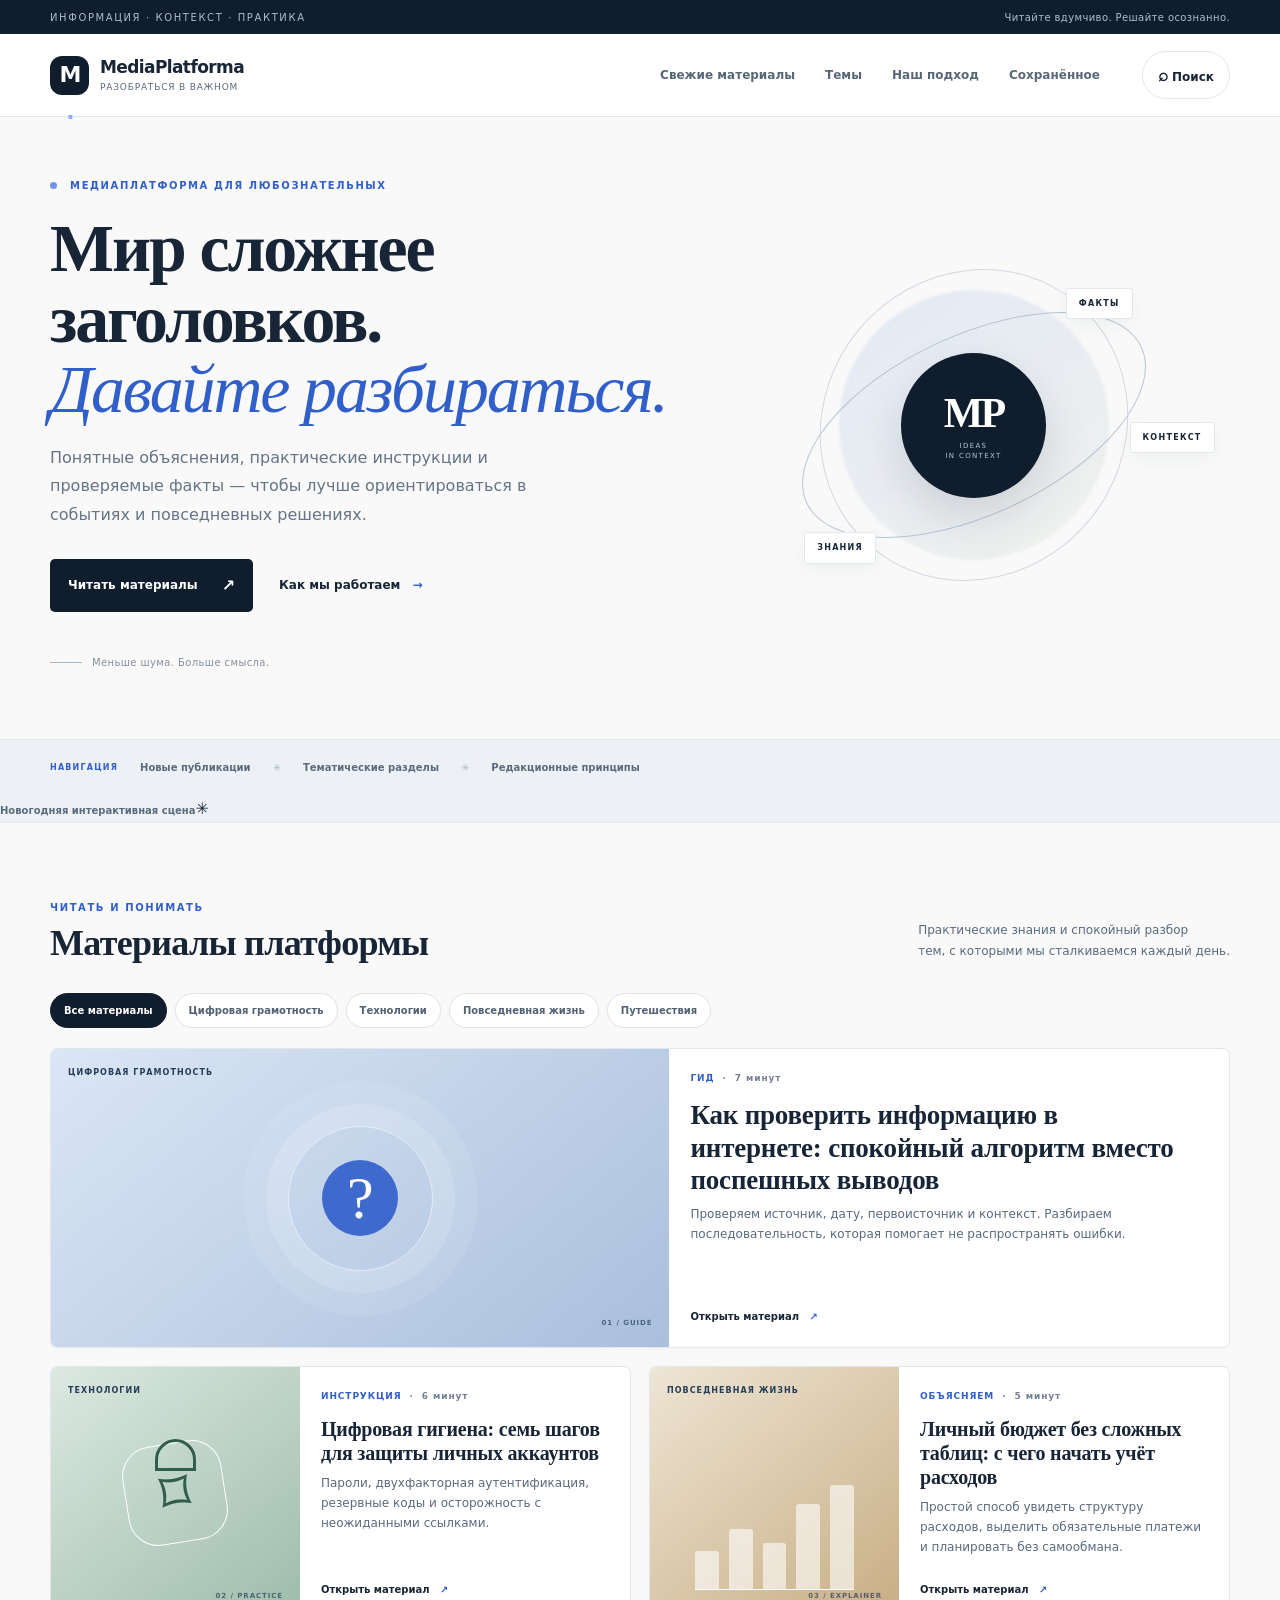
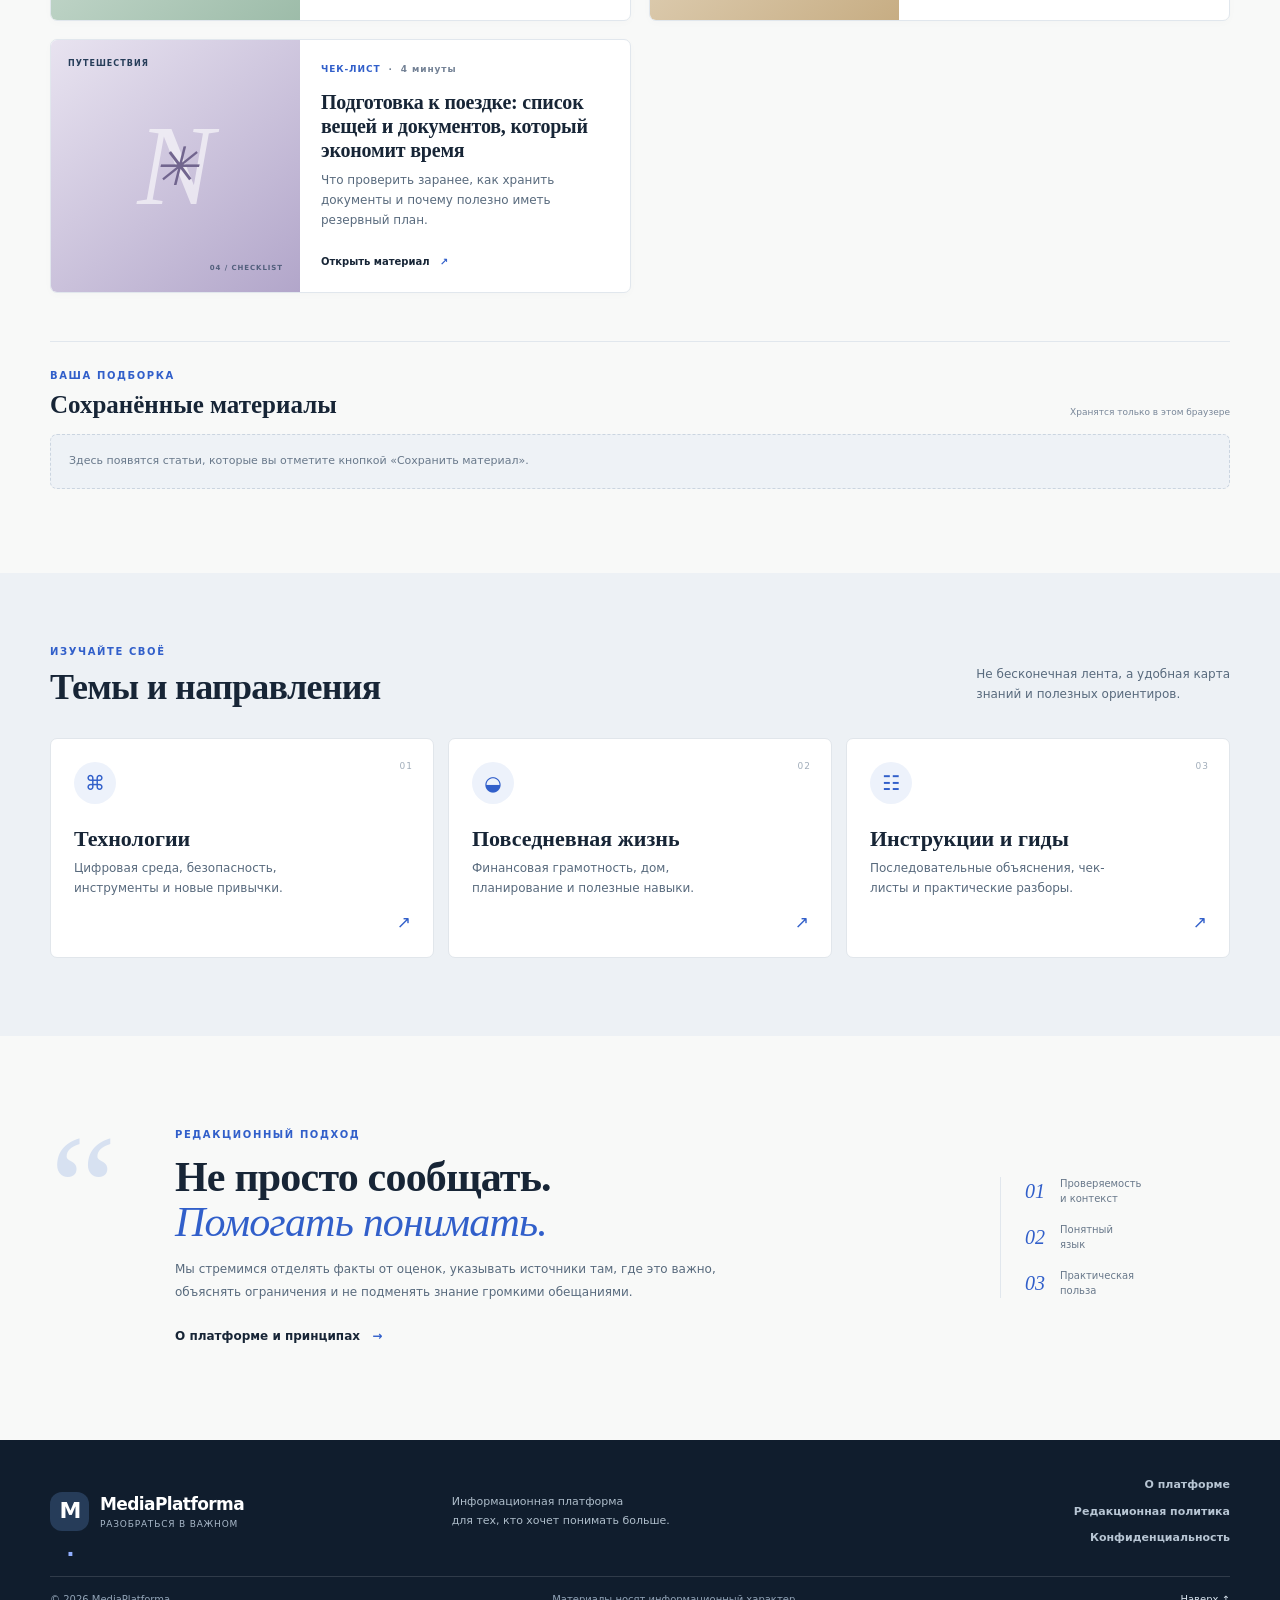
==== commit a1acb0d1: "Add New Year scene to homepage navigation" ====
--- a/site/index.html
+++ b/site/index.html
@@ -5,17 +5,17 @@
 <meta name="theme-color" content="#101d2d">
 <meta name="description" content="MediaPlatforma — независимая информационная платформа. Понятные объяснения, проверенные факты, практические инструкции и идеи для повседневной жизни.">
 <meta name="robots" content="index,follow,max-image-preview:large">
-<link rel="canonical" href="https://rytikov0285.github.io/Media-Public/">
+<link rel="canonical" href="https://news4me.ru/">
 <link rel="icon" href="./assets/favicon.svg" type="image/svg+xml">
 <link rel="stylesheet" href="./assets/css/site.css">
 <meta property="og:type" content="website"><meta property="og:locale" content="ru_RU">
 <meta property="og:title" content="MediaPlatforma — разобраться в важном">
 <meta property="og:description" content="Новости, объяснения и полезные знания для повседневной жизни.">
-<meta property="og:url" content="https://rytikov0285.github.io/Media-Public/">
+<meta property="og:url" content="https://news4me.ru/">
 <meta property="og:site_name" content="MediaPlatforma">
 <title>MediaPlatforma — разобраться в важном</title>
-<script type="application/ld+json">{"@context":"https://schema.org","@type":"WebSite","name":"MediaPlatforma","url":"https://rytikov0285.github.io/Media-Public/","inLanguage":"ru","description":"Информационная платформа: объяснения, инструкции и полезные знания."}</script>
-<script type="application/ld+json">{"@context":"https://schema.org","@type":"Organization","name":"MediaPlatforma","url":"https://rytikov0285.github.io/Media-Public/","description":"Независимая информационная платформа."}</script>
+<script type="application/ld+json">{"@context":"https://schema.org","@type":"WebSite","name":"MediaPlatforma","url":"https://news4me.ru/","inLanguage":"ru","description":"Информационная платформа: объяснения, инструкции и полезные знания."}</script>
+<script type="application/ld+json">{"@context":"https://schema.org","@type":"Organization","name":"MediaPlatforma","url":"https://news4me.ru/","description":"Независимая информационная платформа."}</script>
 </head>
 <body>
 <a class="skip-link" href="#main">Перейти к материалам</a>
@@ -35,7 +35,7 @@
 <div class="hero-note"><span class="note-line"></span><span>Меньше шума. Больше смысла.</span></div></div>
 <div class="hero-art" aria-label="Абстрактная композиция из геометрических форм"><div class="art-orbit orbit-one"></div><div class="art-orbit orbit-two"></div><div class="art-core"><span>MP</span><small>IDEAS<br>IN CONTEXT</small></div><div class="art-label label-top">ФАКТЫ</div><div class="art-label label-side">КОНТЕКСТ</div><div class="art-label label-bottom">ЗНАНИЯ</div></div>
 </section>
-<section class="ticker"><div class="container ticker-inner"><span class="ticker-label">НАВИГАЦИЯ</span><a href="#latest">Новые публикации</a><span>✳</span><a href="#topics">Тематические разделы</a><span>✳</span><a href="#principles">Редакционные принципы</a></div></section>
+<section class="ticker"><div class="container ticker-inner"><span class="ticker-label">НАВИГАЦИЯ</span><a href="#latest">Новые публикации</a><span>✳</span><a href="#topics">Тематические разделы</a><span>✳</span><a href="#principles">Редакционные принципы</a></div><a href="./new-year/">Новогодняя интерактивная сцена</a><span>✳</span></section>
 <section class="section container" id="latest"><div class="section-heading"><div><div class="eyebrow">ЧИТАТЬ И ПОНИМАТЬ</div><h2>Материалы платформы</h2></div><p>Практические знания и спокойный разбор<br>тем, с которыми мы сталкиваемся каждый день.</p></div>
 <div class="featured-grid">
 <a class="feature-card feature-main" href="./articles/verify-information.html"><div class="feature-visual visual-blue"><span class="visual-kicker">ЦИФРОВАЯ ГРАМОТНОСТЬ</span><div class="visual-shapes"><i></i><b></b><span>?</span></div><span class="visual-index">01 / GUIDE</span></div><div class="card-content"><div class="card-meta"><span>ГИД</span><span>·</span><span>7 минут</span></div><h3>Как проверить информацию в интернете: спокойный алгоритм вместо поспешных выводов</h3><p>Проверяем источник, дату, первоисточник и контекст. Разбираем последовательность, которая помогает не распространять ошибки.</p><span class="read-more">Открыть материал <b>↗</b></span></div></a>
--- a/site/assets/css/site.css
+++ b/site/assets/css/site.css
@@ -1,5 +1,107 @@
 :root{--ink:#172536;--navy:#101d2d;--muted:#657487;--line:#e5e9ed;--paper:#f7f8f6;--white:#fff;--blue:#315fca;--serif:Georgia,'Times New Roman',serif;--sans:Inter,ui-sans-serif,system-ui,-apple-system,BlinkMacSystemFont,'Segoe UI',Arial,sans-serif;--max:1180px}*{box-sizing:border-box}html{scroll-behavior:smooth;scroll-padding-top:90px}body{margin:0;background:var(--paper);color:var(--ink);font:15px/1.65 var(--sans);-webkit-font-smoothing:antialiased}a{color:inherit;text-decoration:none}button,input{font:inherit}button,a{-webkit-tap-highlight-color:transparent}a:focus-visible,button:focus-visible,input:focus-visible{outline:3px solid #9db6f3;outline-offset:3px}.container{width:min(var(--max),calc(100% - 48px));margin-inline:auto}.skip-link{position:absolute;left:-9999px;top:10px;background:white;padding:10px;z-index:100}.skip-link:focus{left:10px}.topline{background:var(--navy);color:#aebdca;font-size:9px;letter-spacing:.16em}.topline-inner{height:34px;display:flex;align-items:center;justify-content:space-between}.topline-inner span:last-child{letter-spacing:.04em}.site-header{background:#fff;border-bottom:1px solid var(--line);position:sticky;top:0;z-index:20}.header-inner{height:82px;display:flex;align-items:center;gap:42px}.brand{display:inline-flex;align-items:center;gap:11px;flex-shrink:0}.brand-symbol{width:39px;height:39px;border-radius:12px;background:var(--navy);color:white;display:grid;place-items:center;font-weight:800;font-size:22px;letter-spacing:-2px}.brand-symbol span{color:#91afff}.brand-copy{display:grid;line-height:1.2}.brand-copy strong{font-size:17px;letter-spacing:-.6px}.brand-copy small{font-size:9px;color:var(--muted);letter-spacing:.09em;text-transform:uppercase;margin-top:5px}.main-nav{display:flex;align-items:center;gap:30px;margin-left:auto}.main-nav a,.footer-top nav a{font-size:11px;color:#586777;font-weight:700;transition:color .2s}.main-nav a:hover,.footer-top nav a:hover{color:var(--blue)}.search-toggle{border:1px solid var(--line);border-radius:99px;background:white;padding:9px 15px;color:var(--ink);font-size:12px;font-weight:700}.search-toggle:first-letter{font-size:17px}.menu-toggle{display:none;border:0;background:none;font-size:23px;min-width:44px;min-height:44px;cursor:pointer}.hero{min-height:490px;display:grid;grid-template-columns:1.1fr .9fr;align-items:center;gap:40px;padding-block:62px 68px}.eyebrow{font-size:9px;line-height:1.4;font-weight:800;letter-spacing:.16em;color:var(--blue)}.eyebrow-dot{display:inline-block;width:7px;height:7px;border-radius:50%;background:#7195eb;margin-right:8px}.hero h1,.article-hero h1{font:700 clamp(43px,5.3vw,69px)/1.04 var(--serif);letter-spacing:-2.1px;margin:21px 0 18px}.hero h1 em,.editorial h2 em{color:var(--blue);font-weight:400}.hero-lead{max-width:520px;color:#657487;font-size:15px;line-height:1.8;margin:0}.hero-actions{display:flex;align-items:center;gap:26px;margin-top:29px}.button{display:inline-flex;align-items:center;gap:24px;padding:13px 18px;border-radius:5px;font-size:11px;font-weight:800}.button-primary{background:var(--navy);color:white}.button-primary:hover{background:var(--blue)}.button-primary span{font-size:16px}.text-link{font-size:11px;font-weight:800;color:var(--ink)}.text-link span{color:var(--blue);margin-left:8px}.hero-note{display:flex;align-items:center;gap:10px;margin-top:42px;color:#84909d;font-size:10px;letter-spacing:.04em}.note-line{width:32px;height:1px;background:#aab6c1}.hero-art{height:355px;position:relative;display:grid;place-items:center;overflow:hidden}.hero-art:before{content:'';position:absolute;width:270px;height:270px;border-radius:50%;background:linear-gradient(145deg,#e3eaf7,#f0f1ed);filter:blur(1px)}.art-orbit{position:absolute;border:1px solid #b7c4d5;border-radius:50%;transform:rotate(-25deg)}.orbit-one{width:370px;height:180px}.orbit-two{width:300px;height:320px;transform:rotate(40deg);border-color:#d0d8e2}.art-core{width:145px;height:145px;border-radius:50%;background:var(--navy);color:white;display:flex;flex-direction:column;align-items:center;justify-content:center;box-shadow:0 18px 45px #17253625;z-index:2}.art-core>span{font:700 42px var(--serif);letter-spacing:-3px}.art-core small{text-align:center;color:#b5c5df;font-size:7px;letter-spacing:.19em;line-height:1.5;margin-top:4px}.art-label{position:absolute;z-index:3;background:white;border:1px solid var(--line);padding:8px 12px;border-radius:3px;font-size:8px;letter-spacing:.16em;font-weight:800;box-shadow:0 6px 20px #18283a0b}.label-top{top:40px;right:19%}.label-side{right:3%;top:49%}.label-bottom{bottom:39px;left:17%}.ticker{background:#edf1f5;border-block:1px solid #e2e7ec}.ticker-inner{min-height:55px;display:flex;align-items:center;gap:22px;overflow:auto;white-space:nowrap}.ticker-label{font-size:8px;letter-spacing:.15em;color:var(--blue);font-weight:800}.ticker a{font-size:10px;font-weight:700;color:#5b6b7b}.ticker>div>span:not(.ticker-label){color:#a7b5c5;font-size:10px}.section{padding-block:78px 84px}.section-heading{display:flex;align-items:end;justify-content:space-between;gap:25px;margin-bottom:29px}.section-heading h2,.topics-section h2{font:700 36px/1.1 var(--serif);letter-spacing:-.7px;margin:9px 0 0}.section-heading>p{font-size:11px;line-height:1.7;color:var(--muted);margin:0 0 3px}.featured-grid{display:grid;grid-template-columns:repeat(2,minmax(0,1fr));gap:18px}.feature-card{background:#fff;border:1px solid var(--line);display:grid;grid-template-columns:.86fr 1.14fr;min-height:245px;transition:transform .2s,border-color .2s;overflow:hidden}.feature-card:hover{transform:translateY(-3px);border-color:#b9c8e4}.feature-main{grid-column:span 2;grid-template-columns:1.05fr .95fr;min-height:300px}.feature-visual{position:relative;overflow:hidden;min-height:100%;display:flex;flex-direction:column;justify-content:space-between;padding:17px}.visual-blue{background:linear-gradient(140deg,#dbe6f5,#a9bfdc)}.visual-green{background:linear-gradient(140deg,#dce9e1,#9dbca9)}.visual-sand{background:linear-gradient(140deg,#eee5d4,#c7ad83)}.visual-violet{background:linear-gradient(140deg,#e8e3f0,#b2a6ca)}.visual-kicker,.visual-index{font-size:8px;letter-spacing:.13em;font-weight:800;color:#263d59;position:relative;z-index:2}.visual-index{align-self:flex-end;font-size:7px;opacity:.7}.visual-shapes{position:absolute;inset:0;display:grid;place-items:center}.visual-shapes i{width:145px;height:145px;border:1px solid #fff9;border-radius:50%;box-shadow:0 0 0 22px #ffffff22,0 0 0 45px #ffffff15}.visual-shapes b{position:absolute;width:76px;height:76px;border-radius:50%;background:#315fca;opacity:.9}.visual-shapes span{position:absolute;font:400 60px var(--serif);color:white;z-index:1}.visual-lock{position:absolute;inset:0;display:grid;place-items:center}.visual-lock span{width:100px;height:100px;border:1px solid #fff;border-radius:30px;display:grid;place-items:center;font-size:58px;color:#315d4d;transform:rotate(-9deg)}.visual-lock i{position:absolute;width:41px;height:32px;border:3px solid #315d4d;border-radius:22px 22px 0 0;transform:translateY(-38px)}.visual-chart{position:absolute;bottom:30px;left:18%;right:18%;height:110px;display:flex;align-items:end;gap:10px;border-bottom:1px solid #fff}.visual-chart i{display:block;flex:1;background:#fff9;border-radius:3px 3px 0 0}.visual-chart i:nth-child(1){height:35%}.visual-chart i:nth-child(2){height:55%}.visual-chart i:nth-child(3){height:42%}.visual-chart i:nth-child(4){height:78%}.visual-chart i:nth-child(5){height:95%}.visual-compass{position:absolute;inset:0;display:grid;place-items:center;font:italic 115px var(--serif);color:#fff9}.visual-compass span{position:absolute;font-size:53px;color:#71658e}.card-content{padding:22px 21px;display:flex;flex-direction:column;align-items:flex-start}.card-meta{display:flex;gap:8px;font-size:8px;letter-spacing:.1em;color:#738195;font-weight:800}.card-meta span:first-child{color:var(--blue)}.card-content h3{font:700 20px/1.2 var(--serif);letter-spacing:-.2px;margin:13px 0 9px}.feature-main .card-content h3{font-size:27px;max-width:500px}.card-content p{font-size:10px;line-height:1.7;color:var(--muted);margin:0 0 15px}.read-more{font-size:9px;font-weight:800;margin-top:auto;padding-top:8px}.read-more b{color:var(--blue);margin-left:7px}.topics-section{background:#edf1f5;padding-block:72px 78px}.topic-grid{display:grid;grid-template-columns:repeat(3,1fr);gap:14px;margin-top:30px}.topic-card{background:#fff;border:1px solid #e1e6eb;min-height:220px;padding:23px;position:relative;transition:transform .2s,border-color .2s}.topic-card:hover{transform:translateY(-3px);border-color:#a9bbdf}.topic-number{position:absolute;right:20px;top:20px;color:#a1adba;font-size:9px;letter-spacing:.12em}.topic-icon{display:grid;place-items:center;width:42px;height:42px;border-radius:50%;background:#edf2fb;color:var(--blue);font-size:20px}.topic-card h3{font:700 21px var(--serif);margin:22px 0 6px}.topic-card p{font-size:10px;line-height:1.7;color:var(--muted);max-width:260px;margin:0}.topic-arrow{position:absolute;right:22px;bottom:20px;color:var(--blue);font-size:17px}.editorial{padding-block:92px;display:grid;grid-template-columns:100px 1fr 230px;gap:25px;align-items:center}.editorial-mark{font:150px/.8 var(--serif);color:#d7e1f1;align-self:start}.editorial h2{font:700 42px/1.08 var(--serif);letter-spacing:-.8px;margin:13px 0}.editorial-copy>p{font-size:12px;line-height:1.85;color:var(--muted);max-width:570px;margin:0 0 18px}.editorial-points{border-left:1px solid var(--line);padding-left:24px;display:grid;gap:17px}.editorial-points>div{display:flex;align-items:center;gap:15px}.editorial-points b{font:italic 20px var(--serif);color:var(--blue)}.editorial-points span{font-size:10px;line-height:1.45;color:#68788a}.site-footer{background:var(--navy);color:white;padding-block:36px 17px}.footer-top{display:grid;grid-template-columns:1fr 1fr 1fr;align-items:center;gap:25px;padding-bottom:28px}.brand-footer .brand-symbol{background:#263c59}.brand-footer .brand-copy small{color:#a9b9ca}.footer-top>p{font-size:10px;line-height:1.7;color:#aebdca;margin:0}.footer-top nav{display:flex;flex-direction:column;gap:8px;align-items:flex-end}.footer-top nav a{color:#b7c5d3;font-size:10px}.footer-bottom{border-top:1px solid #ffffff22;padding-top:14px;display:flex;justify-content:space-between;gap:15px;color:#91a3b6;font-size:9px}.footer-bottom a{color:#d5e0eb}.search-panel{position:fixed;inset:0;background:#0c1725b8;z-index:60;display:none;align-items:flex-start;justify-content:center;padding:12vh 20px 20px}.search-panel.open{display:flex}.search-dialog{background:white;width:min(620px,100%);padding:27px;box-shadow:0 25px 90px #0004}.search-dialog-head{display:flex;justify-content:space-between;align-items:center}.search-dialog h2{font:700 28px var(--serif);margin:7px 0 17px}.icon-button{border:0;background:#eff2f5;width:34px;height:34px;border-radius:50%;font-size:22px}.search-field{display:flex;align-items:center;gap:10px;border:1px solid #dbe1e8;padding:12px 14px}.search-field span{font-size:21px;color:var(--blue)}.search-field input{border:0;outline:0;flex:1;min-width:0;font-size:13px}.search-results{padding-top:12px;max-height:48vh;overflow:auto}.search-hint{font-size:11px;color:var(--muted)}.search-result{display:block;padding:12px 2px;border-bottom:1px solid var(--line)}.search-result small{display:block;font-size:8px;color:var(--blue);font-weight:800;letter-spacing:.12em}.search-result strong{display:block;font:700 17px var(--serif);margin-top:4px}.search-result span{display:block;color:var(--muted);font-size:10px;margin-top:3px}
-.article-shell{padding-block:45px 90px}.breadcrumbs{font-size:10px;color:#7b8998;margin-bottom:25px}.breadcrumbs a{color:var(--blue)}.article-hero{max-width:850px;margin-bottom:34px}.article-hero h1{font-size:clamp(38px,5vw,58px);margin:14px 0}.article-hero .dek{font-size:16px;line-height:1.8;color:#647386;max-width:760px}.article-meta{display:flex;gap:15px;flex-wrap:wrap;color:#7b8998;font-size:10px;margin-top:19px}.article-cover{height:280px;max-width:980px;margin-bottom:36px;position:relative;overflow:hidden;display:grid;place-items:center}.article-cover:before{content:'';position:absolute;width:240px;height:240px;border:1px solid #ffffffaa;border-radius:50%;box-shadow:0 0 0 30px #ffffff20,0 0 0 65px #ffffff18}.article-cover span{position:relative;color:white;font:italic 90px var(--serif)}.cover-blue{background:linear-gradient(130deg,#1b3554,#7d9bbd)}.cover-green{background:linear-gradient(130deg,#274d42,#a4c0a8)}.cover-sand{background:linear-gradient(130deg,#66563e,#d7c39b)}.cover-violet{background:linear-gradient(130deg,#453c62,#b5a8d0)}.article-layout{display:grid;grid-template-columns:minmax(0,720px) 230px;gap:55px;align-items:start}.article-body{font-size:15px;line-height:1.9;color:#354456}.article-body h2{font:700 29px/1.2 var(--serif);color:var(--ink);margin:36px 0 12px}.article-body h3{font:700 20px var(--serif);color:var(--ink);margin:25px 0 8px}.article-body p{margin:0 0 18px}.article-body ul,.article-body ol{padding-left:23px;margin:0 0 20px}.article-body li{padding-left:5px;margin:7px 0}.article-body blockquote{margin:24px 0;padding:15px 20px;border-left:3px solid var(--blue);background:#edf2f8;color:#43546a}.article-body .note{background:#f0f3f6;padding:17px 19px;font-size:12px;line-height:1.7}.article-aside{position:sticky;top:115px;border-top:2px solid var(--navy);padding-top:14px}.article-aside h3{font:700 17px var(--serif);margin:0 0 12px}.article-aside a{display:block;font-size:10px;color:#657487;padding:8px 0;border-bottom:1px solid var(--line)}.article-aside a:hover{color:var(--blue)}.article-end{border-top:1px solid var(--line);padding-top:18px;margin-top:35px;font-size:10px;color:#748294}.article-end a{color:var(--blue);font-weight:800}.topic-hero{padding:60px 0 38px;border-bottom:1px solid var(--line)}.topic-hero h1{font:700 52px/1.08 var(--serif);margin:10px 0}.topic-hero p{max-width:650px;color:var(--muted);font-size:14px}.topic-list{padding-block:35px 80px;max-width:850px}.topic-list article{padding:22px 0;border-bottom:1px solid var(--line)}.topic-list article small{color:var(--blue);font-size:9px;font-weight:800;letter-spacing:.12em}.topic-list h2{font:700 25px/1.2 var(--serif);margin:7px 0}.topic-list p{font-size:11px;color:var(--muted);margin:0}.plain-page{max-width:780px;padding-block:55px 90px}.plain-page h1{font:700 48px/1.1 var(--serif)}.plain-page h2{font:700 25px var(--serif);margin-top:32px}.plain-page p,.plain-page li{font-size:13px;line-height:1.9;color:#506174}.plain-page a{color:var(--blue)}
+.article-shell{padding-block:45px 90px}.breadcrumbs{font-size:10px;color:#7b8998;margin-bottom:25px}.breadcrumbs a{color:var(--blue)}.article-hero{max-width:850px;margin-bottom:34px}.article-hero h1{font-size:clamp(38px,5vw,58px);margin:14px 0}.article-hero .dek{font-size:16px;line-height:1.8;color:#647386;max-width:760px}.article-meta{display:flex;gap:15px;flex-wrap:wrap;color:#7b8998;font-size:10px;margin-top:19px}.article-cover{height:280px;max-width:980px;margin-bottom:36px;position:relative;overflow:hidden;display:grid;place-items:center}.article-cover:before{content:'';position:absolute;width:240px;height:240px;border:1px solid #ffffffaa;border-radius:50%;box-shadow:0 0 0 30px #ffffff20,0 0 0 65px #ffffff18}.article-cover span{position:relative;color:white;font:italic 90px var(--serif)}.cover-blue{background:linear-gradient(130deg,#1b3554,#7d9bbd)}.cover-green{background:linear-gradient(130deg,#274d42,#a4c0a8)}.cover-sand{background:linear-gradient(130deg,#66563e,#d7c39b)}.cover-violet{background:linear-gradient(130deg,#453c62,#b5a8d0)}.article-layout{display:grid;grid-template-columns:minmax(0,720px) 230px;gap:55px;align-items:start}.article-body{font-size:15px;line-height:1.9;color:#354456}.article-body h2{font:700 29px/1.2 var(--serif);color:var(--ink);margin:36px 0 12px}.article-body h3{font:700 20px var(--serif);color:var(--ink);margin:25px 0 8px}.article-body p{margin:0 0 18px}.article-body ul,.article-body ol{padding-left:23px;margin:0 0 20px}.article-body li{padding-left:5px;margin:7px 0}.article-body blockquote{margin:24px 0;padding:15px 20px;border-left:3px solid var(--blue);background:#edf2f8;color:#43546a}.article-body .note{background:#f0f3f6;padding:17px 19px;font-size:12px;line-height:1.7}.article-aside{position:sticky;top:115px;border-top:2px solid var(--navy);padding-top:14px}.article-aside h3{font:700 17px var(--serif);margin:0 0 12px}.article-aside a{display:block;font-size:10px;color:#657487;padding:8px 0;border-bottom:1px solid var(--line)}.article-aside a:hover{color:var(--blue)}.article-end{border-top:1px solid var(--line);padding-top:18px;margin-top:35px;font-size:10px;color:#748294}.article-end a{color:var(--blue);font-weight:800}.topic-hero{padding:60px 0 38px;border-bottom:1px solid var(--line)}.topic-hero h1{font:700 52px/1.08 var(--serif);margin:10px 0}.topic-hero p{max-width:650px;color:var(--muted);font-size:14px}.topic-list{padding-block:35px 80px;max-width:850px}.topic-list article{padding:22px 0;border-bottom:1px solid var(--line)}.topic-list article small{color:var(--blue);font-size:9px;font-weight:800;letter-spacing:.12em}.topic-list h2{font:700 25px/1.2 var(--serif);margin:7px 0}.topic-list p{font-size:11px;color:var(--muted);margin:0}.plain-page{max-width:780px;padding-block:55px 90px}.plain-page h1{font:700 48px/1.1 var(--serif);overflow-wrap:anywhere}.plain-page h2{font:700 25px var(--serif);margin-top:32px}.plain-page p,.plain-page li{font-size:13px;line-height:1.9;color:#506174}.plain-page a{color:var(--blue)}
 @media(max-width:850px){.header-inner{gap:20px}.main-nav{gap:17px}.hero{grid-template-columns:1fr .8fr;gap:10px}.hero h1{font-size:51px}.hero-art{transform:scale(.9)}.feature-card,.feature-main{grid-template-columns:1fr}.feature-visual{min-height:150px}.feature-main .feature-visual{min-height:200px}.editorial{grid-template-columns:65px 1fr}.editorial-mark{font-size:110px}.editorial-points{grid-column:2;border-left:0;border-top:1px solid var(--line);padding:20px 0 0;grid-template-columns:repeat(3,1fr)}.article-layout{grid-template-columns:1fr;gap:20px}.article-aside{position:static;grid-row:1;display:flex;flex-wrap:wrap;gap:0 18px;border:1px solid var(--line);padding:12px}.article-aside h3{width:100%}.article-aside a{border:0}.article-cover{height:220px}}
 @media(max-width:620px){.container{width:calc(100% - 32px)}.topline-inner{height:29px;font-size:7px}.topline-inner span:last-child{display:none}.header-inner{height:70px;gap:10px}.brand-symbol{width:34px;height:34px}.brand-copy strong{font-size:15px}.brand-copy small{font-size:8px}.main-nav{display:none;position:absolute;left:0;right:0;top:70px;z-index:21;background:white;border-bottom:1px solid var(--line);box-shadow:0 12px 24px #17253612;padding:14px 20px;flex-direction:column;align-items:flex-start;gap:14px;max-height:calc(100vh - 70px);overflow:auto}.main-nav.open{display:flex}.search-toggle{margin-left:auto;padding:8px 10px}.search-toggle span{display:none}.menu-toggle{display:block;margin-left:auto;min-width:44px;min-height:44px;cursor:pointer}.header-inner>.search-toggle:not(#searchOpen){display:none}.hero{grid-template-columns:1fr;padding-block:52px 38px;gap:0}.hero h1{font-size:44px;letter-spacing:-1.6px}.hero-lead{font-size:13px}.hero-art{height:260px;transform:none;margin-top:12px}.hero-art:before{width:200px;height:200px}.art-core{width:115px;height:115px}.art-core>span{font-size:34px}.orbit-one{width:290px;height:145px}.orbit-two{width:240px;height:260px}.label-top{top:15px}.label-bottom{bottom:12px}.ticker-inner{min-height:48px;gap:13px}.ticker a{font-size:9px}.section{padding-block:55px}.section-heading{display:block}.section-heading h2,.topics-section h2{font-size:30px}.section-heading>p{margin-top:10px}.featured-grid{grid-template-columns:1fr;gap:13px}.feature-card,.feature-main{grid-column:auto;grid-template-columns:112px 1fr;min-height:210px}.feature-visual,.feature-main .feature-visual{min-height:100%}.feature-main .card-content h3{font-size:19px}.card-content{padding:15px 13px}.card-content h3{font-size:17px;margin:8px 0}.card-content p{font-size:9px}.visual-kicker{font-size:7px}.visual-index{font-size:6px}.visual-shapes i{width:90px;height:90px}.visual-shapes b{width:48px;height:48px}.visual-shapes span{font-size:40px}.visual-lock span{width:70px;height:70px;font-size:42px}.visual-lock i{width:30px;height:23px;transform:translateY(-27px)}.visual-chart{height:80px;gap:5px}.visual-compass{font-size:75px}.visual-compass span{font-size:35px}.topics-section{padding-block:54px}.topic-grid{grid-template-columns:1fr;gap:9px}.topic-card{min-height:160px;padding:18px}.topic-card h3{margin-top:14px}.editorial{padding-block:58px;grid-template-columns:40px 1fr;gap:12px}.editorial-mark{font-size:76px}.editorial h2{font-size:34px}.editorial-copy>p{font-size:11px}.editorial-points{gap:8px}.editorial-points>div{gap:6px;align-items:flex-start}.editorial-points b{font-size:15px}.editorial-points span{font-size:8px}.footer-top{grid-template-columns:1fr 1fr;gap:18px}.footer-top nav{grid-column:span 2;align-items:flex-start;flex-direction:row;flex-wrap:wrap;gap:12px}.footer-bottom{flex-wrap:wrap;font-size:8px}.article-shell{padding-block:28px 55px}.breadcrumbs{font-size:9px}.article-hero h1{font-size:38px;letter-spacing:-1px}.article-hero .dek{font-size:13px}.article-cover{height:165px}.article-cover span{font-size:65px}.article-body{font-size:13px}.article-body h2{font-size:25px}.article-aside{gap:0 12px}.topic-hero{padding-top:40px}.topic-hero h1{font-size:42px}.plain-page{padding-block:40px 60px}.plain-page h1{font-size:38px}.search-panel{padding:8vh 12px 12px}.search-dialog{padding:19px}.search-dialog h2{font-size:24px}}
-@media(prefers-reduced-motion:reduce){*,*::before,*::after{scroll-behavior:auto!important;transition:none!important;animation:none!important}}+@media(prefers-reduced-motion:reduce){*,*::before,*::after{scroll-behavior:auto!important;transition:none!important;animation:none!important}}
+/* Interaction and reading experience */
+[hidden]{display:none!important}
+button{cursor:pointer}
+.search-toggle{cursor:pointer;white-space:nowrap}
+.search-toggle:hover,.search-toggle:focus-visible{border-color:#9eb2d5;color:var(--blue)}
+.search-panel{backdrop-filter:blur(7px)}
+.search-dialog{border:1px solid #e7ebf0;border-radius:10px;max-height:78vh;overflow:auto}
+.search-dialog-head{gap:20px}
+.search-dialog h2{line-height:1.15}
+.search-field{border-radius:6px;background:#fbfcfd}
+.search-field:focus-within{border-color:#8ba7dc;box-shadow:0 0 0 3px #315fca18}
+.search-field input{background:transparent;min-height:26px}
+.search-count{font-size:10px;color:#738195;font-weight:700;margin:4px 0 7px}
+.search-result{border-radius:5px;padding:13px 10px;transition:background .16s}
+.search-result:hover{background:#f4f7fb}
+.search-result strong{line-height:1.3}
+.article-filters{display:flex;gap:8px;flex-wrap:wrap;margin:0 0 20px}
+.filter-chip{border:1px solid #dce3eb;background:#fff;color:#526174;border-radius:99px;padding:8px 13px;font-size:10px;font-weight:750;transition:background .16s,border-color .16s,color .16s}
+.filter-chip:hover{border-color:#9db2d5;color:var(--blue)}
+.filter-chip[aria-pressed="true"]{background:var(--navy);border-color:var(--navy);color:#fff}
+.saved-section{margin-top:48px;padding-top:27px;border-top:1px solid var(--line)}
+.saved-heading{display:flex;justify-content:space-between;align-items:end;gap:20px;margin-bottom:14px}
+.saved-heading h3{font:700 25px/1.2 var(--serif);margin:7px 0 0}
+.saved-caption{font-size:9px;color:#788698}
+.saved-empty{margin:0;padding:17px 18px;background:#eef2f6;border:1px dashed #cbd5e0;border-radius:7px;color:#68788a;font-size:11px}
+.saved-grid{display:grid;grid-template-columns:repeat(2,minmax(0,1fr));gap:12px}
+.saved-card{display:flex;flex-direction:column;gap:6px;background:#fff;border:1px solid var(--line);border-radius:7px;padding:16px;transition:border-color .16s,transform .16s}
+.saved-card:hover{border-color:#9db2d5;transform:translateY(-2px)}
+.saved-card small{font-size:9px;color:var(--blue);font-weight:800;letter-spacing:.08em}
+.saved-card strong{font:700 17px/1.25 var(--serif)}
+.saved-card span{font-size:9px;color:var(--muted);margin-top:auto}
+.article-tools{display:flex;align-items:center;gap:9px;flex-wrap:wrap;margin-top:16px}
+.article-tool{border:1px solid #dce3eb;background:#fff;border-radius:5px;padding:9px 13px;color:#42536a;font-size:10px;font-weight:750;transition:border-color .16s,background .16s}
+.article-tool:hover{border-color:#9db2d5;background:#f7f9fc}
+.bookmark-button[aria-pressed="true"]{border-color:#a9bbdf;background:#edf2fb;color:#234b9e}
+.article-tool-status{font-size:10px;color:#63758a;min-height:1em}
+.reading-progress{position:fixed;inset:0 0 auto;width:100%;height:3px;z-index:100;border:0;background:#e7ecf2;appearance:none}
+.reading-progress::-webkit-progress-bar{background:#e7ecf2}
+.reading-progress::-webkit-progress-value{background:#315fca}
+.reading-progress::-moz-progress-bar{background:#315fca}
+.article-aside a[aria-current="location"]{color:var(--blue);font-weight:800;border-left:2px solid var(--blue);padding-left:9px}
+.article-body{max-width:100%;text-wrap:pretty}
+.article-body p{max-width:72ch}
+.article-body h2{scroll-margin-top:110px}
+.feature-card:focus-visible,.topic-card:focus-visible,.saved-card:focus-visible{outline:3px solid #9db6f3;outline-offset:3px}
+@media(max-width:700px){
+ .article-filters{gap:6px}
+ .filter-chip{padding:8px 11px}
+ .saved-heading{align-items:flex-start;flex-direction:column;gap:5px}
+ .saved-grid{grid-template-columns:1fr}
+ .article-tools{gap:7px}
+ .article-tool{min-height:40px}
+}
+@media(prefers-reduced-motion:reduce){
+ .feature-card,.topic-card,.saved-card,.filter-chip,.article-tool,.search-result{transition:none!important}
+}
+
+@media(max-width:620px){.menu-toggle{margin-left:0}.search-toggle{margin-left:auto}}
+
+/* Editorial readability and visual hierarchy */
+:root{--muted:#586a7d;--line:#e1e7ed;--paper:#f8f9f8}
+body{font-size:16px;line-height:1.7}
+.topline{font-size:10px}
+.main-nav a,.footer-top nav a{font-size:12px}
+.eyebrow{font-size:10px}
+.button{font-size:12px}
+.text-link{font-size:12px}
+.section-heading>p{font-size:12px}
+.card-meta{font-size:9px}
+.card-content p{font-size:12px;line-height:1.65}
+.read-more{font-size:10px}
+.topic-card p{font-size:12px}
+.topic-card h3{font-size:22px}
+.footer-top>p,.footer-top nav a{font-size:11px}
+.footer-bottom{font-size:10px}
+.article-meta{font-size:11px}
+.article-body{font-size:16px;line-height:1.85}
+.article-body p{max-width:70ch}
+.article-aside a{font-size:11px}
+.topic-list p{font-size:12px}
+.plain-page p,.plain-page li{font-size:15px;line-height:1.85}
+.feature-card,.topic-card,.saved-card{border-radius:7px}
+.feature-card{box-shadow:0 2px 8px #17253605}
+.feature-card:hover,.topic-card:hover,.saved-card:hover{box-shadow:0 12px 28px #1725360d}
+.hero-lead{font-size:16px}
+@media(max-width:620px){
+ body{font-size:15px}
+ .topline{font-size:8px}
+ .hero-lead{font-size:14px}
+ .card-content p{font-size:10.5px}
+ .topic-card p{font-size:11px}
+ .footer-top>p,.footer-top nav a{font-size:10px}
+ .article-body{font-size:14px}
+ .plain-page p,.plain-page li{font-size:14px}
+ .section-heading>p{font-size:11px}
+}
+
+@media(max-width:620px){
+ .search-toggle{width:40px;min-width:40px;height:40px;padding:0;display:grid;place-items:center;font-size:0}
+ .search-toggle::before{content:'⌕';font-size:21px;line-height:1}
+ .search-toggle span{display:none}
+}
